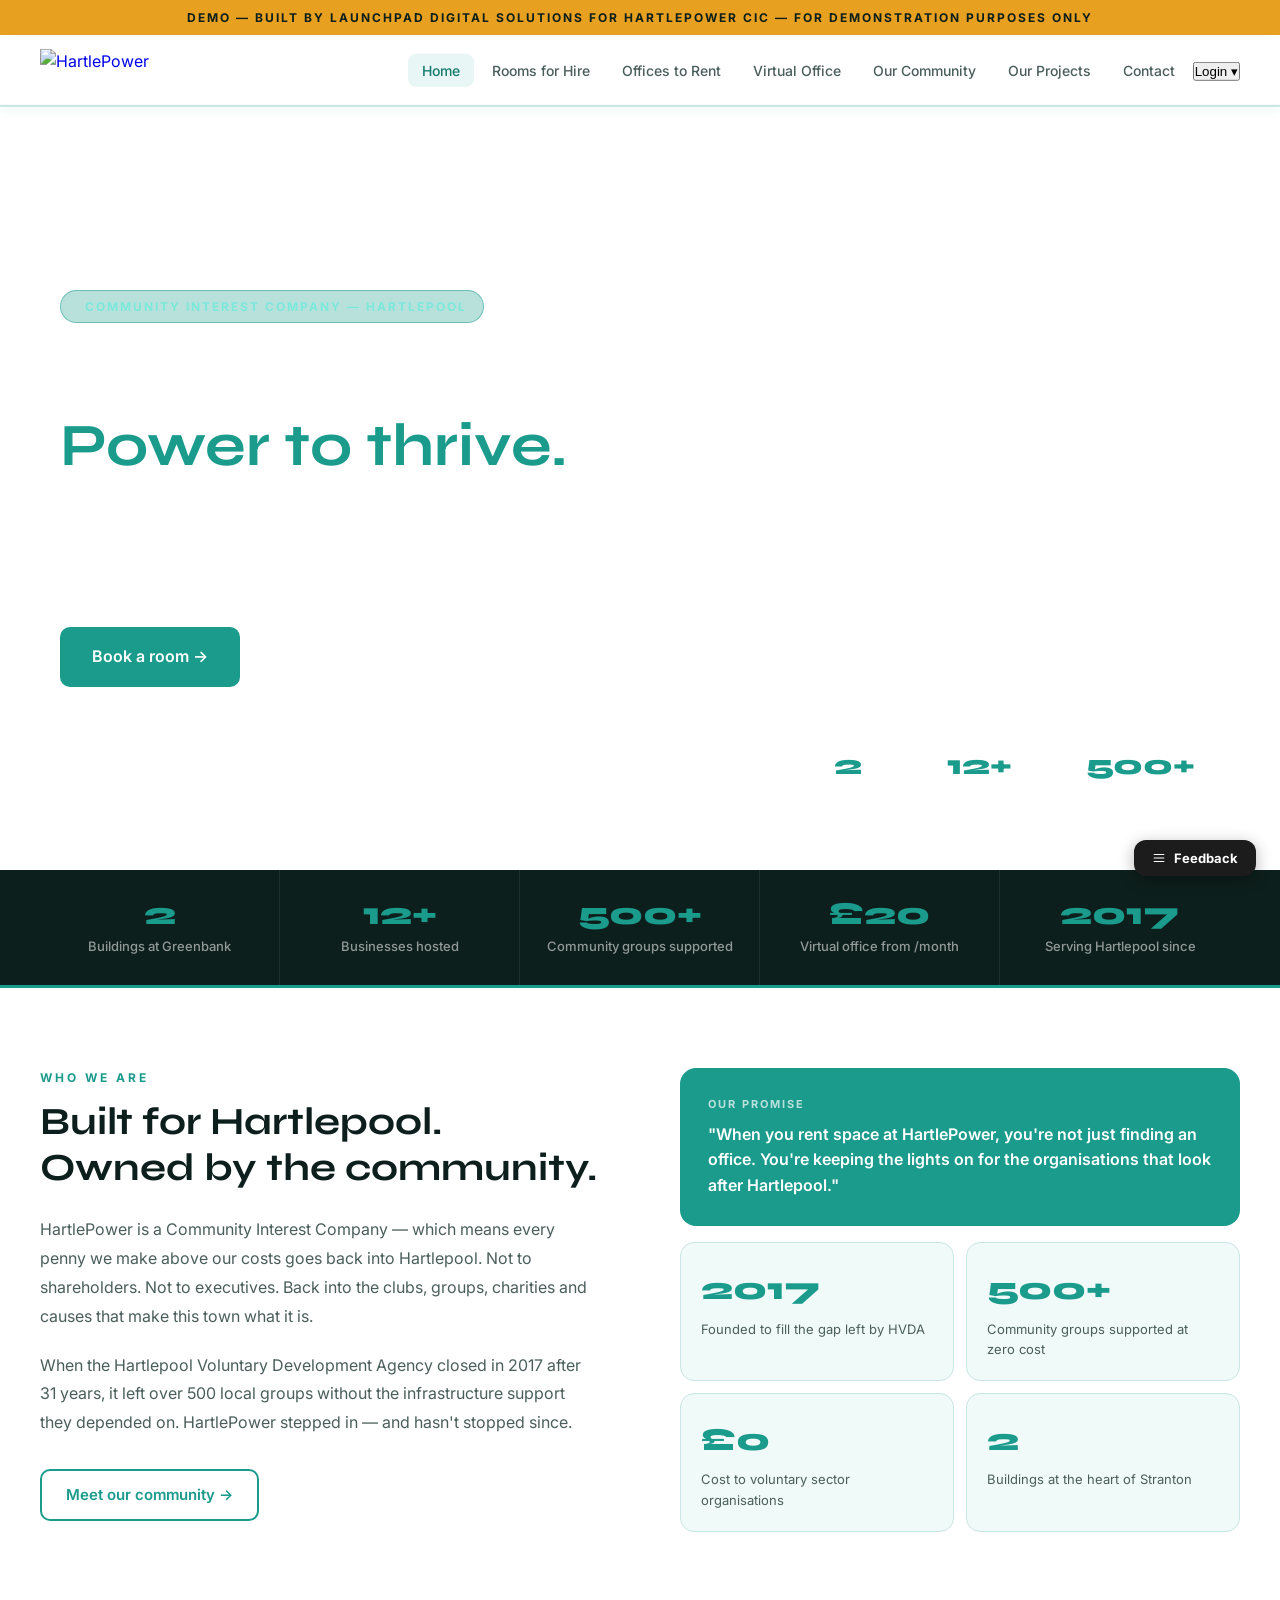
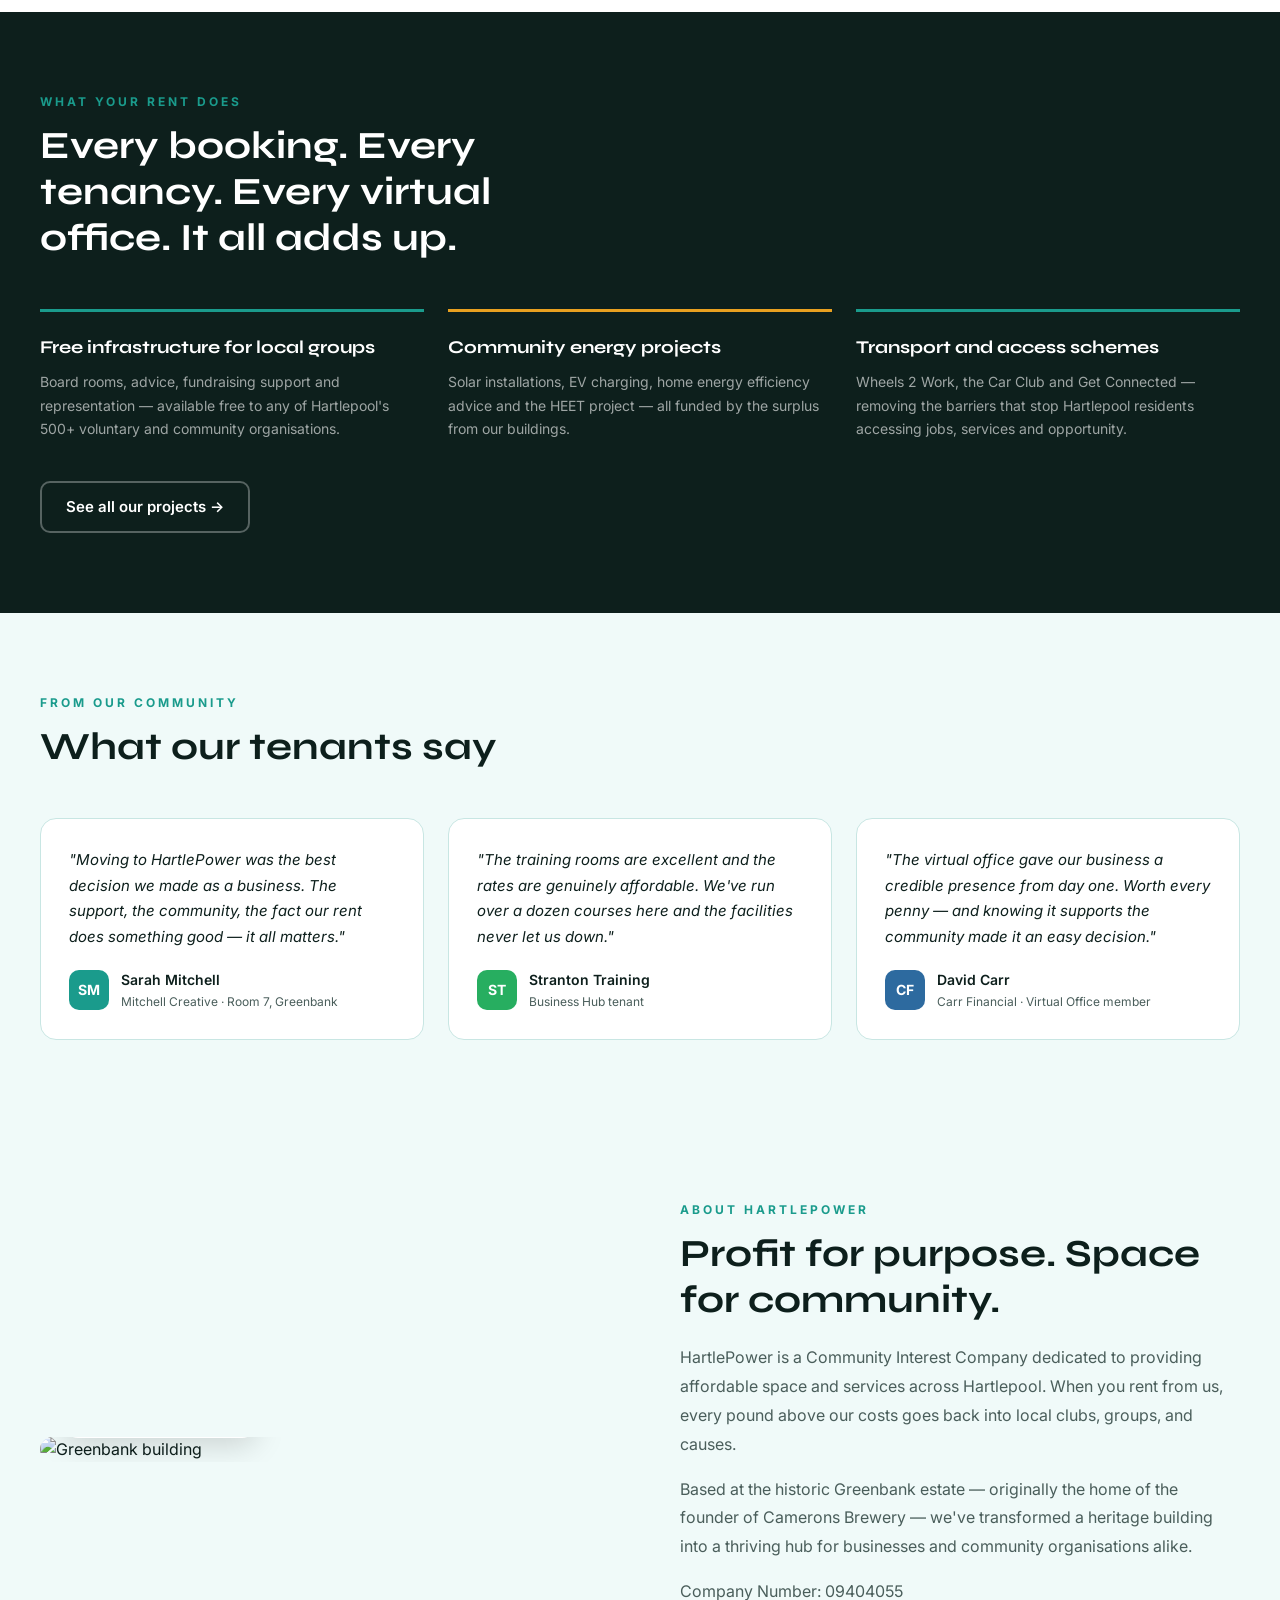
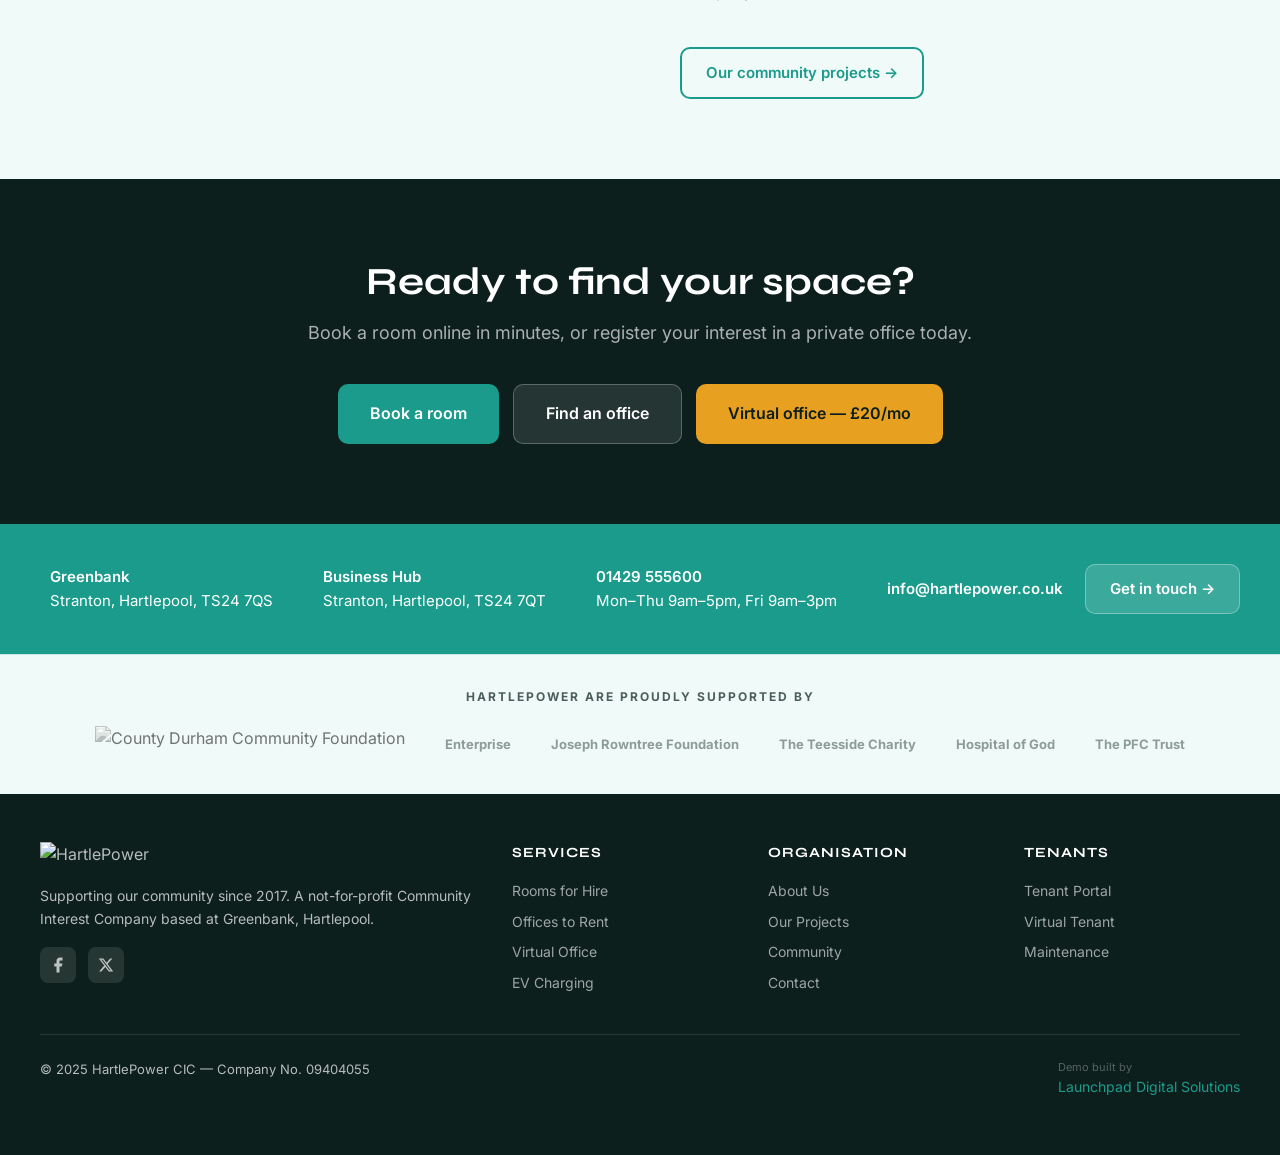
==== index.html @ 927e27d1 "Fix: admin sidebar navigation, mobile overflow, mail log badge update, pricing transparency" ====
<!DOCTYPE html>
<html lang="en">
<head>
  <meta charset="UTF-8">
  <meta name="viewport" content="width=device-width, initial-scale=1.0">
  <title>HartlePower — Supporting Our Community</title>
  <link rel="stylesheet" href="css/style.css">
  <style>
    .hero {
      position: relative;
      height: 85vh;
      min-height: 560px;
      display: flex;
      align-items: center;
      overflow: hidden;
    }

    .hero-bg {
      position: absolute;
      inset: 0;
      background-image: url('https://static.wixstatic.com/media/c7834b_b537a9cc573847acae73a54dbadb5a41~mv2.png/v1/fill/w_1366,h_768,fp_0.50_0.50,q_85,enc_auto/c7834b_b537a9cc573847acae73a54dbadb5a41~mv2.png');
      background-size: cover;
      background-position: center top;
      filter: brightness(0.45);
    }

    .hero-content {
      position: relative;
      z-index: 2;
      padding: 0 60px;
      max-width: 720px;
    }

    .hero-eyebrow {
      display: inline-flex;
      align-items: center;
      gap: 8px;
      background: rgba(26,155,140,0.3);
      border: 1px solid rgba(26,155,140,0.5);
      color: #7BE8DA;
      padding: 6px 16px;
      border-radius: 100px;
      font-size: 12px;
      font-weight: 700;
      letter-spacing: 2px;
      text-transform: uppercase;
      margin-bottom: 24px;
    }

    .hero h1 { color: #fff; margin-bottom: 20px; }
    .hero h1 span { color: var(--teal); }

    .hero p {
      color: rgba(255,255,255,0.8);
      font-size: 18px;
      line-height: 1.7;
      margin-bottom: 36px;
      max-width: 560px;
    }

    .hero-btns { display: flex; gap: 14px; flex-wrap: wrap; }

    .hero-stats {
      position: absolute;
      bottom: 40px;
      right: 60px;
      display: flex;
      gap: 24px;
      z-index: 2;
    }

    .hero-stat {
      background: rgba(255,255,255,0.1);
      border: 1px solid rgba(255,255,255,0.2);
      backdrop-filter: blur(10px);
      border-radius: 14px;
      padding: 16px 24px;
      text-align: center;
      color: var(--white);
    }

    .hero-stat strong {
      font-family: 'Syne', sans-serif;
      font-size: 28px;
      font-weight: 800;
      display: block;
      color: var(--teal);
    }

    .hero-stat span { font-size: 12px; opacity: 0.7; }

    /* Stats strip */
    .stats-strip {
      background: var(--dark);
      padding: 0;
      border-bottom: 3px solid var(--teal);
    }

    .stats-grid {
      display: grid;
      grid-template-columns: repeat(5, 1fr);
      max-width: 1200px;
      margin: 0 auto;
    }

    .stat-pill {
      padding: 28px 20px;
      text-align: center;
      border-right: 1px solid rgba(255,255,255,0.07);
      display: flex;
      flex-direction: column;
      align-items: center;
      gap: 4px;
    }

    .stat-pill:last-child { border-right: none; }
    .stat-pill strong { font-family: 'Syne', sans-serif; font-size: 32px; font-weight: 800; color: var(--teal); line-height: 1; }
    .stat-pill span { font-size: 13px; color: rgba(255,255,255,0.55); font-weight: 500; margin-top: 2px; }

    /* What we offer */
    .offer-card {
      background: var(--white);
      border: 1.5px solid var(--border);
      border-radius: 20px;
      padding: 32px;
      transition: all 0.2s;
      position: relative;
      overflow: hidden;
    }

    .offer-card::before {
      content: '';
      position: absolute;
      top: 0; left: 0; right: 0;
      height: 4px;
      background: var(--teal);
      transform: scaleX(0);
      transition: transform 0.2s;
    }

    .offer-card:hover::before { transform: scaleX(1); }
    .offer-card:hover { transform: translateY(-4px); box-shadow: 0 12px 40px rgba(26,155,140,0.12); }

    .offer-icon {
      width: 56px;
      height: 56px;
      background: var(--teal-light);
      border-radius: 14px;
      display: flex;
      align-items: center;
      justify-content: center;
      font-size: 24px;
      margin-bottom: 20px;
    }

    .offer-card h3 { margin-bottom: 10px; }
    .offer-card p { color: var(--mid); font-size: 14px; line-height: 1.7; margin-bottom: 20px; }

    .offer-price {
      font-family: 'Syne', sans-serif;
      font-weight: 800;
      color: var(--teal);
      font-size: 20px;
    }

    .offer-price span { font-family: 'Inter', sans-serif; font-size: 13px; font-weight: 400; color: var(--mid); }

    /* About section */
    .about-split {
      display: grid;
      grid-template-columns: 1fr 1fr;
      gap: 80px;
      align-items: center;
    }

    .about-img {
      border-radius: 20px;
      overflow: hidden;
      position: relative;
    }

    .about-img img { width: 100%; height: 480px; object-fit: cover; }

    .about-badge {
      position: absolute;
      bottom: 24px;
      left: 24px;
      background: var(--white);
      border-radius: 14px;
      padding: 16px 20px;
      box-shadow: 0 8px 30px rgba(0,0,0,0.15);
    }

    .about-badge strong { font-family: 'Syne', sans-serif; font-size: 28px; color: var(--teal); display: block; }
    .about-badge span { font-size: 13px; color: var(--mid); }

    .about-content h2 { margin-bottom: 20px; }
    .about-content p { color: var(--mid); font-size: 16px; line-height: 1.8; margin-bottom: 16px; }

    /* CTA banner */
    .cta-banner {
      background: var(--dark);
      padding: 80px 40px;
      text-align: center;
    }

    .cta-banner h2 { color: var(--white); margin-bottom: 14px; }
    .cta-banner p { color: rgba(255,255,255,0.65); font-size: 18px; margin-bottom: 36px; }
    .cta-banner .btn-group { display: flex; gap: 14px; justify-content: center; flex-wrap: wrap; }

    /* Contact strip */
    .contact-strip {
      background: var(--teal);
      padding: 40px;
    }

    .contact-strip-inner {
      max-width: 1200px;
      margin: 0 auto;
      display: flex;
      align-items: center;
      justify-content: space-between;
      flex-wrap: wrap;
      gap: 20px;
    }

    .contact-info { display: flex; gap: 40px; flex-wrap: wrap; }

    .contact-item {
      display: flex;
      align-items: center;
      gap: 10px;
      color: var(--white);
      font-size: 15px;
    }

    .contact-item strong { font-weight: 600; }
    .contact-item .ci-icon { font-size: 20px; opacity: 0.7; }
  
    /* Login dropdown */
    .login-dropdown { position: relative; }
    .login-dropdown-menu {
      display: none;
      position: absolute;
      top: calc(100% + 8px);
      right: 0;
      background: var(--white);
      border: 1.5px solid var(--border);
      border-radius: 12px;
      overflow: hidden;
      min-width: 180px;
      box-shadow: 0 8px 30px rgba(0,0,0,0.12);
      z-index: 1000;
    }
    .login-dropdown.open .login-dropdown-menu { display: block; }
    .login-dropdown-menu a {
      display: block;
      padding: 12px 18px;
      font-size: 14px;
      font-weight: 500;
      color: var(--dark);
      text-decoration: none;
      border-bottom: 1px solid var(--border);
      transition: all 0.15s;
    }
    .login-dropdown-menu a:last-child { border-bottom: none; }
    .login-dropdown-menu a:hover { background: var(--teal-light); color: var(--teal-dark); }
    .login-dropdown-menu .admin-link { color: var(--mid); font-size: 13px; }

  
    html, body { overflow-x: hidden; max-width: 100%; }
    @media (max-width: 768px) {
      .hero { min-height: 60vh !important; padding: 60px 16px 40px !important; overflow: hidden; }
      .hero-content { padding: 0 16px !important; max-width: 100% !important; }
      .hero-stats { position: static !important; flex-wrap: wrap !important; justify-content: center !important; margin-top: 20px; gap: 10px; width: 100%; }
      .hero-stat { padding: 10px 14px !important; min-width: 100px; flex: 1; }
      .hero p { font-size: 15px !important; }
      .hero-btns { flex-direction: column !important; gap: 10px !important; }
      .hero-btns .btn { width: 100%; justify-content: center; }
      .stats-grid { grid-template-columns: 1fr 1fr !important; }
      .about-grid { grid-template-columns: 1fr !important; }
      .offer-grid { grid-template-columns: 1fr !important; }
      .footer-grid { grid-template-columns: 1fr !important; gap: 20px !important; }
      .footer-bottom { flex-direction: column !important; text-align: center; }
      footer { padding: 40px 16px 0 !important; }
      .section { padding: 48px 16px !important; }
      .section-sm { padding: 32px 16px !important; }
    }
  </style>
</head>
<body>

<div class="demo-banner">
   DEMO — Built by Launchpad Digital Solutions for HartlePower CIC — For demonstration purposes only
</div>

<nav>
  <a href="index.html" class="nav-logo">
    <img src="https://static.wixstatic.com/media/4c82ce_98dcc161f99241cdb58a193f59f7f739~mv2.png/v1/crop/x_220,y_297,w_501,h_169/fill/w_255,h_86,al_c,q_85,usm_0.66_1.00_0.01,enc_avif,quality_auto/Untitled%20design%20(27).png" alt="HartlePower">
  </a>
  <ul class="nav-links">
    <li><a href="index.html" class="active">Home</a></li>
    <li><a href="rooms.html">Rooms for Hire</a></li>
    <li><a href="offices.html">Offices to Rent</a></li>
    <li><a href="virtual-office.html">Virtual Office</a></li>
    <li><a href="community.html">Our Community</a></li>
    <li><a href="projects.html">Our Projects</a></li>
    <li><a href="contact.html?from=rooms">Contact</a></li>
    <li class="login-dropdown" id="loginDropdown">
    <button class="login-dropdown-btn" onclick="event.stopPropagation();document.getElementById('loginDropdown').classList.toggle('open')">Login ▾</button>
    <div class="login-dropdown-menu">
      <a href="tenant.html">Tenant Portal</a>
      <a href="virtual-tenant.html">Virtual Office Portal</a>
      <a href="admin.html" class="staff-link">Staff Dashboard</a>
    </div>
  </li>
  </ul>
  <button class="nav-hamburger" id="navHamburger" aria-label="Menu">
    <span></span><span></span><span></span>
  </button>
</nav>

<!-- Hero -->
<section class="hero">
  <div class="hero-bg"></div>
  <div class="hero-content">
    <div class="hero-eyebrow">
      <span></span> Community Interest Company — Hartlepool
    </div>
    <h1>Space to grow.<br><span>Power to thrive.</span></h1>
    <p>HartlePower provides affordable rooms, offices, and community services from two buildings at the heart of Hartlepool — with profits going back to the community.</p>
    <div class="hero-btns">
      <a href="rooms.html" class="btn btn-primary btn-lg">Book a room →</a>
      <a href="offices.html" class="btn btn-lg" style="background:rgba(255,255,255,0.15);color:#fff;border:1.5px solid rgba(255,255,255,0.3);">Find an office</a>
    </div>
  </div>
  <div class="hero-stats">
    <div class="hero-stat">
      <strong>2</strong>
      <span>Buildings</span>
    </div>
    <div class="hero-stat">
      <strong>12+</strong>
      <span>Businesses</span>
    </div>
    <div class="hero-stat">
      <strong>500+</strong>
      <span>Community groups</span>
    </div>
  </div>
</section>

<!-- Stats strip -->
<div class="stats-strip">
  <div class="stats-grid">
    <div class="stat-pill">
      <strong>2</strong>
      <span>Buildings at Greenbank</span>
    </div>
    <div class="stat-pill">
      <strong>12+</strong>
      <span>Businesses hosted</span>
    </div>
    <div class="stat-pill">
      <strong>500+</strong>
      <span>Community groups supported</span>
    </div>
    <div class="stat-pill">
      <strong>£20</strong>
      <span>Virtual office from /month</span>
    </div>
    <div class="stat-pill">
      <strong>2017</strong>
      <span>Serving Hartlepool since</span>
    </div>
  </div>
</div>

<!-- Mission section -->
<section class="section" style="background:var(--white);">
  <div class="container">
    <div style="display:grid;grid-template-columns:1fr 1fr;gap:80px;align-items:start;">
      <div>
        <div class="section-label">Who we are</div>
        <h2 style="margin-bottom:24px;">Built for Hartlepool.<br>Owned by the community.</h2>
        <p style="font-size:16px;color:var(--mid);line-height:1.8;margin-bottom:20px;">HartlePower is a Community Interest Company — which means every penny we make above our costs goes back into Hartlepool. Not to shareholders. Not to executives. Back into the clubs, groups, charities and causes that make this town what it is.</p>
        <p style="font-size:16px;color:var(--mid);line-height:1.8;margin-bottom:32px;">When the Hartlepool Voluntary Development Agency closed in 2017 after 31 years, it left over 500 local groups without the infrastructure support they depended on. HartlePower stepped in — and hasn't stopped since.</p>
        <a href="community.html" class="btn btn-outline">Meet our community →</a>
      </div>
      <div style="display:flex;flex-direction:column;gap:16px;">
        <div style="background:var(--teal);border-radius:16px;padding:28px;color:var(--white);">
          <div style="font-size:11px;font-weight:700;letter-spacing:2px;opacity:0.7;text-transform:uppercase;margin-bottom:8px;">Our promise</div>
          <p style="font-size:16px;font-weight:600;line-height:1.6;margin:0;">"When you rent space at HartlePower, you're not just finding an office. You're keeping the lights on for the organisations that look after Hartlepool."</p>
        </div>
        <div style="display:grid;grid-template-columns:1fr 1fr;gap:12px;">
          <div style="background:var(--light);border-radius:14px;padding:20px;border:1px solid var(--border);">
            <div style="font-family:'Syne',sans-serif;font-size:32px;font-weight:800;color:var(--teal);">2017</div>
            <div style="font-size:13px;color:var(--mid);margin-top:4px;">Founded to fill the gap left by HVDA</div>
          </div>
          <div style="background:var(--light);border-radius:14px;padding:20px;border:1px solid var(--border);">
            <div style="font-family:'Syne',sans-serif;font-size:32px;font-weight:800;color:var(--teal);">500+</div>
            <div style="font-size:13px;color:var(--mid);margin-top:4px;">Community groups supported at zero cost</div>
          </div>
          <div style="background:var(--light);border-radius:14px;padding:20px;border:1px solid var(--border);">
            <div style="font-family:'Syne',sans-serif;font-size:32px;font-weight:800;color:var(--teal);">£0</div>
            <div style="font-size:13px;color:var(--mid);margin-top:4px;">Cost to voluntary sector organisations</div>
          </div>
          <div style="background:var(--light);border-radius:14px;padding:20px;border:1px solid var(--border);">
            <div style="font-family:'Syne',sans-serif;font-size:32px;font-weight:800;color:var(--teal);">2</div>
            <div style="font-size:13px;color:var(--mid);margin-top:4px;">Buildings at the heart of Stranton</div>
          </div>
        </div>
      </div>
    </div>
  </div>
</section>

<!-- What happens when you rent here -->
<section class="section" style="background:var(--dark);padding:80px 40px;">
  <div class="container">
    <div class="section-label" style="color:var(--teal);">What your rent does</div>
    <h2 style="color:var(--white);margin-bottom:48px;max-width:540px;">Every booking. Every tenancy. Every virtual office. It all adds up.</h2>
    <div style="display:grid;grid-template-columns:repeat(3,1fr);gap:24px;">
      <div style="border-top:3px solid var(--teal);padding-top:24px;">
        <h3 style="color:var(--white);font-size:18px;margin-bottom:10px;">Free infrastructure for local groups</h3>
        <p style="color:rgba(255,255,255,0.6);font-size:14px;line-height:1.7;">Board rooms, advice, fundraising support and representation — available free to any of Hartlepool's 500+ voluntary and community organisations.</p>
      </div>
      <div style="border-top:3px solid var(--gold);padding-top:24px;">
        <h3 style="color:var(--white);font-size:18px;margin-bottom:10px;">Community energy projects</h3>
        <p style="color:rgba(255,255,255,0.6);font-size:14px;line-height:1.7;">Solar installations, EV charging, home energy efficiency advice and the HEET project — all funded by the surplus from our buildings.</p>
      </div>
      <div style="border-top:3px solid var(--teal);padding-top:24px;">
        <h3 style="color:var(--white);font-size:18px;margin-bottom:10px;">Transport and access schemes</h3>
        <p style="color:rgba(255,255,255,0.6);font-size:14px;line-height:1.7;">Wheels 2 Work, the Car Club and Get Connected — removing the barriers that stop Hartlepool residents accessing jobs, services and opportunity.</p>
      </div>
    </div>
    <div style="margin-top:40px;">
      <a href="projects.html" class="btn btn-outline" style="color:var(--white);border-color:rgba(255,255,255,0.3);">See all our projects →</a>
    </div>
  </div>
</section>

<!-- Tenant voices -->
<section class="section" style="background:var(--light);">
  <div class="container">
    <div class="section-label">From our community</div>
    <h2 style="margin-bottom:48px;">What our tenants say</h2>
    <div style="display:grid;grid-template-columns:repeat(3,1fr);gap:24px;">
      <div style="background:var(--white);border-radius:16px;padding:28px;border:1px solid var(--border);">
        <p style="font-size:15px;color:var(--dark);line-height:1.7;margin-bottom:20px;font-style:italic;">"Moving to HartlePower was the best decision we made as a business. The support, the community, the fact our rent does something good — it all matters."</p>
        <div style="display:flex;align-items:center;gap:12px;">
          <div style="width:40px;height:40px;border-radius:10px;background:var(--teal);display:flex;align-items:center;justify-content:center;color:white;font-weight:700;font-size:14px;">SM</div>
          <div>
            <div style="font-size:14px;font-weight:600;">Sarah Mitchell</div>
            <div style="font-size:12px;color:var(--mid);">Mitchell Creative · Room 7, Greenbank</div>
          </div>
        </div>
      </div>
      <div style="background:var(--white);border-radius:16px;padding:28px;border:1px solid var(--border);">
        <p style="font-size:15px;color:var(--dark);line-height:1.7;margin-bottom:20px;font-style:italic;">"The training rooms are excellent and the rates are genuinely affordable. We've run over a dozen courses here and the facilities never let us down."</p>
        <div style="display:flex;align-items:center;gap:12px;">
          <div style="width:40px;height:40px;border-radius:10px;background:#27AE60;display:flex;align-items:center;justify-content:center;color:white;font-weight:700;font-size:14px;">ST</div>
          <div>
            <div style="font-size:14px;font-weight:600;">Stranton Training</div>
            <div style="font-size:12px;color:var(--mid);">Business Hub tenant</div>
          </div>
        </div>
      </div>
      <div style="background:var(--white);border-radius:16px;padding:28px;border:1px solid var(--border);">
        <p style="font-size:15px;color:var(--dark);line-height:1.7;margin-bottom:20px;font-style:italic;">"The virtual office gave our business a credible presence from day one. Worth every penny — and knowing it supports the community made it an easy decision."</p>
        <div style="display:flex;align-items:center;gap:12px;">
          <div style="width:40px;height:40px;border-radius:10px;background:#2D6A9F;display:flex;align-items:center;justify-content:center;color:white;font-weight:700;font-size:14px;">CF</div>
          <div>
            <div style="font-size:14px;font-weight:600;">David Carr</div>
            <div style="font-size:12px;color:var(--mid);">Carr Financial · Virtual Office member</div>
          </div>
        </div>
      </div>
    </div>
  </div>
</section>

<!-- About -->
<section class="section" style="background:var(--light);">
  <div class="container">
    <div class="about-split">
      <div class="about-img">
        <img src="https://static.wixstatic.com/media/c7834b_b537a9cc573847acae73a54dbadb5a41~mv2.png/v1/fill/w_740,h_495,fp_0.50_0.50,q_85,enc_auto/c7834b_b537a9cc573847acae73a54dbadb5a41~mv2.png" alt="Greenbank building">
        <div class="about-badge">
          <strong>2017</strong>
          <span>Serving Hartlepool since</span>
        </div>
      </div>
      <div class="about-content">
        <div class="section-label">About HartlePower</div>
        <h2>Profit for purpose. Space for community.</h2>
        <p>HartlePower is a Community Interest Company dedicated to providing affordable space and services across Hartlepool. When you rent from us, every pound above our costs goes back into local clubs, groups, and causes.</p>
        <p>Based at the historic Greenbank estate — originally the home of the founder of Camerons Brewery — we've transformed a heritage building into a thriving hub for businesses and community organisations alike.</p>
        <p>Company Number: 09404055</p>
        <br>
        <a href="projects.html" class="btn btn-outline">Our community projects →</a>
      </div>
    </div>
  </div>
</section>

<!-- CTA -->
<div class="cta-banner">
  <div class="container">
    <h2>Ready to find your space?</h2>
    <p>Book a room online in minutes, or register your interest in a private office today.</p>
    <div class="btn-group">
      <a href="rooms.html" class="btn btn-primary btn-lg">Book a room</a>
      <a href="offices.html" class="btn btn-lg" style="background:rgba(255,255,255,0.1);color:#fff;border:1.5px solid rgba(255,255,255,0.25);">Find an office</a>
      <a href="virtual-office.html" class="btn btn-lg" style="background:var(--gold);color:var(--dark);">Virtual office — £20/mo</a>
    </div>
  </div>
</div>

<!-- Contact strip -->
<div class="contact-strip">
  <div class="contact-strip-inner">
    <div class="contact-info">
      <div class="contact-item">
        <span class="ci-icon"></span>
        <div>
          <strong>Greenbank</strong><br>
          Stranton, Hartlepool, TS24 7QS
        </div>
      </div>
      <div class="contact-item">
        <span class="ci-icon"></span>
        <div>
          <strong>Business Hub</strong><br>
          Stranton, Hartlepool, TS24 7QT
        </div>
      </div>
      <div class="contact-item">
        <span class="ci-icon"></span>
        <div>
          <strong>01429 555600</strong><br>
          Mon–Thu 9am–5pm, Fri 9am–3pm
        </div>
      </div>
      <div class="contact-item">
        <span class="ci-icon"></span>
        <div>
          <strong>info@hartlepower.co.uk</strong>
        </div>
      </div>
    </div>
    <a href="contact.html?from=rooms" class="btn" style="background:rgba(255,255,255,0.15);color:#fff;border:1.5px solid rgba(255,255,255,0.3);">Get in touch →</a>
  </div>
</div>

<!-- Supporters -->
<div class="supporters">
  <div class="supporters-inner">
    <p>HartlePower are proudly supported by</p>
    <div class="supporters-logos">
      <img src="https://static.wixstatic.com/media/c7834b_a3cae1780340491fa3ef99efcd1c79f7~mv2.png/v1/fill/w_224,h_298,q_90,enc_avif,quality_auto/c7834b_a3cae1780340491fa3ef99efcd1c79f7~mv2.png" alt="County Durham Community Foundation" class="supporter-logo">
      <span style="font-size:13px;font-weight:700;color:var(--mid);opacity:0.6;">Enterprise</span>
      <span style="font-size:13px;font-weight:700;color:var(--mid);opacity:0.6;">Joseph Rowntree Foundation</span>
      <span style="font-size:13px;font-weight:700;color:var(--mid);opacity:0.6;">The Teesside Charity</span>
      <span style="font-size:13px;font-weight:700;color:var(--mid);opacity:0.6;">Hospital of God</span>
      <span style="font-size:13px;font-weight:700;color:var(--mid);opacity:0.6;">The PFC Trust</span>
    </div>
  </div>
</div>

<!-- Footer -->
<footer>
  <div class="footer-grid">
    <div>
      <img src="https://static.wixstatic.com/media/4c82ce_98dcc161f99241cdb58a193f59f7f739~mv2.png/v1/crop/x_220,y_297,w_501,h_169/fill/w_255,h_86,al_c,q_85,usm_0.66_1.00_0.01,enc_avif,quality_auto/Untitled%20design%20(27).png" alt="HartlePower" style="height:40px;margin-bottom:16px;">
      <p style="font-size:14px;line-height:1.7;">Supporting our community since 2017. A not-for-profit Community Interest Company based at Greenbank, Hartlepool.</p>
      <div style="display:flex;gap:12px;margin-top:16px;">
        <a href="https://www.facebook.com/hartlepower/" target="_blank" title="Facebook"
           style="display:flex;align-items:center;justify-content:center;width:36px;height:36px;background:rgba(255,255,255,0.1);border-radius:8px;color:rgba(255,255,255,0.7);transition:all 0.2s;"
           onmouseover="this.style.background='#1877F2';this.style.color='#fff'" onmouseout="this.style.background='rgba(255,255,255,0.1)';this.style.color='rgba(255,255,255,0.7)'">
          <svg width="18" height="18" viewBox="0 0 24 24" fill="currentColor"><path d="M18 2h-3a5 5 0 0 0-5 5v3H7v4h3v8h4v-8h3l1-4h-4V7a1 1 0 0 1 1-1h3z"/></svg>
        </a>
        <a href="https://x.com/hartlepower_cic" target="_blank" title="X (Twitter)"
           style="display:flex;align-items:center;justify-content:center;width:36px;height:36px;background:rgba(255,255,255,0.1);border-radius:8px;color:rgba(255,255,255,0.7);transition:all 0.2s;"
           onmouseover="this.style.background='#000';this.style.color='#fff'" onmouseout="this.style.background='rgba(255,255,255,0.1)';this.style.color='rgba(255,255,255,0.7)'">
          <svg width="16" height="16" viewBox="0 0 24 24" fill="currentColor"><path d="M18.244 2.25h3.308l-7.227 8.26 8.502 11.24H16.17l-5.214-6.817L4.99 21.75H1.68l7.73-8.835L1.254 2.25H8.08l4.713 6.231zm-1.161 17.52h1.833L7.084 4.126H5.117z"/></svg>
        </a>
      </div>
    </div>
    <div>
      <h4>Services</h4>
      <a href="rooms.html">Rooms for Hire</a>
      <a href="offices.html">Offices to Rent</a>
      <a href="virtual-office.html">Virtual Office</a>
      <a href="#">EV Charging</a>
    </div>
    <div>
      <h4>Organisation</h4>
      <a href="#">About Us</a>
      <a href="projects.html">Our Projects</a>
      <a href="#">Community</a>
      <a href="contact.html?from=rooms">Contact</a>
    </div>
    <div>
      <h4>Tenants</h4>
      <a href="tenant.html">Tenant Portal</a>
      <a href="virtual-tenant.html">Virtual Tenant</a>
      <a href="#">Maintenance</a>
    </div>
  </div>
  <div class="footer-bottom">
    <span>© 2025 HartlePower CIC — Company No. 09404055</span>
    <span style="color:rgba(255,255,255,0.3);font-size:11px;">Demo built by <a href="https://launchpadme.co.uk" style="color:var(--teal);">Launchpad Digital Solutions</a></span>
  </div>
</footer>


<script>
  document.addEventListener('click', function(e) {
    const dd = document.getElementById('loginDropdown');
    if (dd && !dd.contains(e.target)) dd.classList.remove('open');
  });
</script>

<script src="js/bug-report.js"></script>
</body>
</html>
---- css/style.css ----
@import url('https://fonts.googleapis.com/css2?family=Inter:wght@300;400;500;600;700;800&family=Syne:wght@700;800&display=swap');

:root {
  --teal: #1A9B8C;
  --teal-dark: #137A6E;
  --teal-light: #E8F7F5;
  --gold: #E8A020;
  --dark: #0D1F1C;
  --mid: #4A5E5B;
  --light: #F0FAF9;
  --border: #C8E6E3;
  --white: #FFFFFF;
  --danger: #E05252;
  --success: #2ECC71;
  --warning: #F39C12;
}

* { margin: 0; padding: 0; box-sizing: border-box; }

body {
  font-family: 'Inter', sans-serif;
  color: var(--dark);
  background: var(--white);
  line-height: 1.6;
}

/* Demo banner */
.demo-banner {
  background: var(--gold);
  color: var(--dark);
  text-align: center;
  padding: 8px 20px;
  font-size: 12px;
  font-weight: 700;
  letter-spacing: 2px;
  text-transform: uppercase;
  position: sticky;
  top: 0;
  z-index: 1000;
}

/* Nav */
nav {
  background: var(--white);
  border-bottom: 2px solid var(--border);
  padding: 0 40px;
  display: flex;
  align-items: center;
  justify-content: space-between;
  height: 70px;
  position: sticky;
  top: 37px;
  z-index: 999;
  box-shadow: 0 2px 12px rgba(26,155,140,0.08);
}

.nav-logo {
  display: flex;
  align-items: center;
  gap: 12px;
  text-decoration: none;
}

.nav-logo img { height: 44px; }

.nav-links {
  display: flex;
  gap: 4px;
  list-style: none;
}

.nav-links a {
  text-decoration: none;
  color: var(--mid);
  font-size: 14px;
  font-weight: 500;
  padding: 8px 14px;
  border-radius: 8px;
  transition: all 0.2s;
}

.nav-links a:hover, .nav-links a.active {
  background: var(--teal-light);
  color: var(--teal-dark);
}

.nav-cta {
  background: var(--teal) !important;
  color: var(--white) !important;
  border-radius: 8px !important;
}

.nav-cta:hover {
  background: var(--teal-dark) !important;
  color: var(--white) !important;
}

/* Buttons */
.btn {
  display: inline-flex;
  align-items: center;
  gap: 8px;
  padding: 12px 24px;
  border-radius: 10px;
  font-size: 15px;
  font-weight: 600;
  cursor: pointer;
  border: none;
  transition: all 0.2s;
  text-decoration: none;
  font-family: 'Inter', sans-serif;
}

.btn-primary {
  background: var(--teal);
  color: var(--white);
}

.btn-primary:hover { background: var(--teal-dark); transform: translateY(-1px); }

.btn-outline {
  background: transparent;
  color: var(--teal);
  border: 2px solid var(--teal);
}

.btn-outline:hover { background: var(--teal-light); }

.btn-gold {
  background: var(--gold);
  color: var(--dark);
}

.btn-gold:hover { background: #d4911c; }

.btn-sm { padding: 8px 16px; font-size: 13px; }
.btn-lg { padding: 16px 32px; font-size: 16px; }
.btn-full { width: 100%; justify-content: center; }

/* Cards */
.card {
  background: var(--white);
  border: 1px solid var(--border);
  border-radius: 16px;
  overflow: hidden;
  transition: all 0.2s;
}

.card:hover { box-shadow: 0 8px 30px rgba(26,155,140,0.12); transform: translateY(-2px); }

/* Section */
.section { padding: 80px 40px; }
.section-sm { padding: 48px 40px; }
.container { max-width: 1200px; margin: 0 auto; }

.section-label {
  font-size: 12px;
  font-weight: 700;
  letter-spacing: 3px;
  text-transform: uppercase;
  color: var(--teal);
  margin-bottom: 12px;
}

h1, h2, h3, h4 { font-family: 'Syne', sans-serif; }

h1 { font-size: clamp(36px, 5vw, 60px); line-height: 1.1; }
h2 { font-size: clamp(28px, 3vw, 42px); line-height: 1.2; }
h3 { font-size: 22px; line-height: 1.3; }
h4 { font-size: 17px; }

/* Tags */
.tag {
  display: inline-flex;
  align-items: center;
  gap: 6px;
  padding: 4px 12px;
  border-radius: 100px;
  font-size: 12px;
  font-weight: 600;
}

.tag-teal { background: var(--teal-light); color: var(--teal-dark); }
.tag-gold { background: #FEF3D7; color: #B07D10; }
.tag-green { background: #E8F8EF; color: #1E8A4A; }
.tag-red { background: #FDEAEA; color: #C03030; }
.tag-grey { background: #F0F0F0; color: #666; }

/* Form elements */
.form-group { margin-bottom: 20px; }

label {
  display: block;
  font-size: 13px;
  font-weight: 600;
  color: var(--mid);
  margin-bottom: 6px;
  text-transform: uppercase;
  letter-spacing: 0.5px;
}

input, select, textarea {
  width: 100%;
  padding: 12px 16px;
  border: 1.5px solid var(--border);
  border-radius: 10px;
  font-size: 15px;
  font-family: 'Inter', sans-serif;
  color: var(--dark);
  background: var(--white);
  transition: border-color 0.2s;
  outline: none;
}

input:focus, select:focus, textarea:focus {
  border-color: var(--teal);
  box-shadow: 0 0 0 3px rgba(26,155,140,0.1);
}

textarea { resize: vertical; min-height: 100px; }

/* Grid helpers */
.grid-2 { display: grid; grid-template-columns: 1fr 1fr; gap: 24px; }
.grid-3 { display: grid; grid-template-columns: repeat(3, 1fr); gap: 24px; }
.grid-4 { display: grid; grid-template-columns: repeat(4, 1fr); gap: 20px; }

/* Stat block */
.stat-block {
  background: var(--teal-light);
  border-radius: 14px;
  padding: 24px;
  text-align: center;
}

.stat-block .stat-num {
  font-family: 'Syne', sans-serif;
  font-size: 36px;
  font-weight: 800;
  color: var(--teal-dark);
  display: block;
}

.stat-block .stat-label {
  font-size: 13px;
  color: var(--mid);
  font-weight: 500;
}

/* Alert */
.alert {
  padding: 14px 18px;
  border-radius: 10px;
  font-size: 14px;
  font-weight: 500;
  display: flex;
  align-items: center;
  gap: 10px;
  margin-bottom: 16px;
}

.alert-success { background: #E8F8EF; color: #1E8A4A; border: 1px solid #B2E4C8; }
.alert-warning { background: #FEF3D7; color: #B07D10; border: 1px solid #F5D78E; }
.alert-info { background: var(--teal-light); color: var(--teal-dark); border: 1px solid var(--border); }

/* Table */
.table-wrap { overflow-x: auto; border-radius: 12px; border: 1px solid var(--border); }

table { width: 100%; border-collapse: collapse; }

th {
  background: var(--teal);
  color: var(--white);
  padding: 12px 16px;
  text-align: left;
  font-size: 13px;
  font-weight: 600;
  letter-spacing: 0.5px;
}

td {
  padding: 12px 16px;
  font-size: 14px;
  border-bottom: 1px solid var(--border);
  color: var(--dark);
}

tr:last-child td { border-bottom: none; }
tr:nth-child(even) td { background: var(--light); }

/* Footer */
footer {
  background: var(--dark);
  color: rgba(255,255,255,0.7);
  padding: 48px 40px;
}

.footer-grid {
  max-width: 1200px;
  margin: 0 auto;
  display: grid;
  grid-template-columns: 2fr 1fr 1fr 1fr;
  gap: 40px;
}

footer h4 { color: var(--white); margin-bottom: 16px; font-size: 14px; letter-spacing: 1px; text-transform: uppercase; }

footer a { color: rgba(255,255,255,0.6); text-decoration: none; display: block; font-size: 14px; margin-bottom: 8px; }
footer a:hover { color: var(--teal); }

.footer-bottom {
  max-width: 1200px;
  margin: 32px auto 0;
  padding-top: 24px;
  border-top: 1px solid rgba(255,255,255,0.1);
  display: flex;
  justify-content: space-between;
  font-size: 13px;
}

/* Supporters bar */
.supporters {
  background: var(--light);
  padding: 32px 40px;
  border-top: 1px solid var(--border);
}

.supporters-inner {
  max-width: 1200px;
  margin: 0 auto;
}

.supporters p {
  font-size: 12px;
  font-weight: 700;
  letter-spacing: 2px;
  text-transform: uppercase;
  color: var(--mid);
  margin-bottom: 20px;
  text-align: center;
}

.supporters-logos {
  display: flex;
  align-items: center;
  justify-content: center;
  gap: 40px;
  flex-wrap: wrap;
}

.supporter-logo {
  height: 36px;
  opacity: 0.6;
  filter: grayscale(100%);
  transition: all 0.2s;
}

.supporter-logo:hover { opacity: 1; filter: grayscale(0%); }

/* Modal */
.modal-overlay {
  position: fixed;
  inset: 0;
  background: rgba(0,0,0,0.5);
  z-index: 2000;
  display: flex;
  align-items: center;
  justify-content: center;
  padding: 20px;
  opacity: 0;
  pointer-events: none;
  transition: opacity 0.2s;
}

.modal-overlay.open { opacity: 1; pointer-events: all; }

.modal {
  background: var(--white);
  border-radius: 20px;
  padding: 40px;
  max-width: 520px;
  width: 100%;
  max-height: 90vh;
  overflow-y: auto;
  transform: translateY(20px);
  transition: transform 0.2s;
}

.modal-overlay.open .modal { transform: translateY(0); }

/* Sidebar layout (admin/portal) */
.app-layout {
  display: flex;
  min-height: 100vh;
  padding-top: 37px;
}

.sidebar {
  width: 240px;
  background: var(--dark);
  padding: 24px 16px;
  position: fixed;
  top: 37px;
  left: 0;
  height: calc(100vh - 37px);
  overflow-y: auto;
  z-index: 100;
}

.sidebar-logo {
  padding: 8px 12px 24px;
  border-bottom: 1px solid rgba(255,255,255,0.1);
  margin-bottom: 16px;
}

.sidebar-logo img { height: 36px; }
.sidebar-logo .demo-tag { font-size: 10px; color: var(--gold); letter-spacing: 2px; font-weight: 700; display: block; margin-top: 4px; }

.sidebar-section-label {
  font-size: 10px;
  font-weight: 700;
  letter-spacing: 2px;
  text-transform: uppercase;
  color: rgba(255,255,255,0.3);
  padding: 8px 12px 4px;
  margin-top: 8px;
}

.sidebar a {
  display: flex;
  align-items: center;
  gap: 10px;
  padding: 10px 12px;
  border-radius: 8px;
  color: rgba(255,255,255,0.65);
  text-decoration: none;
  font-size: 14px;
  font-weight: 500;
  transition: all 0.15s;
  margin-bottom: 2px;
}

.sidebar a:hover { background: rgba(255,255,255,0.08); color: var(--white); }
.sidebar a.active { background: var(--teal); color: var(--white); }

.sidebar-icon { font-size: 16px; width: 20px; text-align: center; }

.main-content {
  margin-left: 240px;
  flex: 1;
  padding: 32px 40px;
  background: #F8FFFE;
  min-height: calc(100vh - 37px);
}

.page-header {
  margin-bottom: 32px;
  display: flex;
  align-items: center;
  justify-content: space-between;
}

.page-header h1 { font-size: 28px; }
.page-header p { color: var(--mid); font-size: 14px; margin-top: 4px; }

/* Room card */
.room-card {
  background: var(--white);
  border: 1.5px solid var(--border);
  border-radius: 16px;
  overflow: hidden;
  transition: all 0.2s;
}

.room-card:hover { box-shadow: 0 8px 30px rgba(26,155,140,0.15); transform: translateY(-3px); }

.room-card img {
  width: 100%;
  height: 200px;
  object-fit: cover;
}

.room-card-body { padding: 20px; }
.room-card-body h3 { margin-bottom: 6px; font-size: 18px; }

.room-meta {
  display: flex;
  gap: 12px;
  margin: 10px 0;
  flex-wrap: wrap;
}

.room-meta span {
  font-size: 13px;
  color: var(--mid);
  display: flex;
  align-items: center;
  gap: 4px;
}

.room-price {
  font-family: 'Syne', sans-serif;
  font-size: 24px;
  font-weight: 800;
  color: var(--teal);
}

.room-price span { font-size: 14px; font-weight: 400; color: var(--mid); font-family: 'Inter', sans-serif; }

/* Notification dot */
.notif-dot {
  display: inline-block;
  width: 8px;
  height: 8px;
  border-radius: 50%;
  background: var(--gold);
  margin-left: 6px;
}

/* Steps */
.steps {
  display: flex;
  gap: 0;
  margin-bottom: 32px;
}

.step {
  flex: 1;
  text-align: center;
  padding: 12px;
  font-size: 13px;
  font-weight: 600;
  color: var(--mid);
  border-bottom: 3px solid var(--border);
  transition: all 0.2s;
}

.step.active {
  color: var(--teal);
  border-bottom-color: var(--teal);
}

.step.done {
  color: var(--teal-dark);
  border-bottom-color: var(--teal-dark);
}

/* Amenity chips */
.amenities { display: flex; flex-wrap: wrap; gap: 6px; margin: 10px 0; }

.amenity {
  background: var(--teal-light);
  color: var(--teal-dark);
  padding: 3px 10px;
  border-radius: 100px;
  font-size: 12px;
  font-weight: 500;
}

/* Slot picker */
.slot-grid { display: grid; grid-template-columns: repeat(4, 1fr); gap: 8px; margin: 12px 0; }

.slot {
  padding: 8px;
  border: 1.5px solid var(--border);
  border-radius: 8px;
  text-align: center;
  font-size: 13px;
  font-weight: 500;
  cursor: pointer;
  transition: all 0.15s;
  background: var(--white);
}

.slot:hover { border-color: var(--teal); color: var(--teal); }
.slot.selected { background: var(--teal); color: var(--white); border-color: var(--teal); }
.slot.unavailable { background: #F5F5F5; color: #CCC; cursor: not-allowed; text-decoration: line-through; }

/* Checkbox room select */
.room-select-card {
  border: 1.5px solid var(--border);
  border-radius: 12px;
  overflow: hidden;
  cursor: pointer;
  transition: all 0.2s;
}

.room-select-card.selected { border-color: var(--teal); box-shadow: 0 0 0 3px rgba(26,155,140,0.15); }

/* Notification item */
.notif-item {
  display: flex;
  gap: 14px;
  padding: 14px 0;
  border-bottom: 1px solid var(--border);
  align-items: flex-start;
}

.notif-item:last-child { border-bottom: none; }

.notif-icon {
  width: 36px;
  height: 36px;
  border-radius: 10px;
  background: var(--teal-light);
  display: flex;
  align-items: center;
  justify-content: center;
  font-size: 16px;
  flex-shrink: 0;
}

.notif-content p { font-size: 14px; color: var(--dark); margin-bottom: 2px; }
.notif-content span { font-size: 12px; color: var(--mid); }

/* Community post */
.community-post {
  background: var(--white);
  border: 1px solid var(--border);
  border-radius: 14px;
  padding: 20px;
  margin-bottom: 16px;
}

.post-header { display: flex; align-items: center; gap: 12px; margin-bottom: 12px; }

.post-avatar {
  width: 40px;
  height: 40px;
  border-radius: 10px;
  background: var(--teal);
  display: flex;
  align-items: center;
  justify-content: center;
  color: var(--white);
  font-weight: 700;
  font-size: 16px;
  flex-shrink: 0;
}

.post-meta h4 { font-size: 15px; margin-bottom: 2px; }
.post-meta span { font-size: 12px; color: var(--mid); }
.post-body { font-size: 14px; color: var(--dark); line-height: 1.6; }
.post-actions { margin-top: 12px; display: flex; gap: 12px; }
.post-actions button { background: none; border: none; cursor: pointer; font-size: 13px; color: var(--mid); font-family: 'Inter', sans-serif; padding: 4px 8px; border-radius: 6px; transition: all 0.15s; }
.post-actions button:hover { background: var(--teal-light); color: var(--teal); }

/* Pinned */
.pinned-badge { font-size: 11px; font-weight: 700; color: var(--gold); letter-spacing: 1px; text-transform: uppercase; margin-left: auto; display: flex; align-items: center; gap: 4px; }

/* ─── RESPONSIVE ───────────────────────────────────── */

.nav-hamburger {
  display: none;
  background: none;
  border: none;
  cursor: pointer;
  padding: 8px;
  border-radius: 8px;
  color: var(--dark);
}
.nav-hamburger span {
  display: block;
  width: 22px;
  height: 2px;
  background: var(--dark);
  margin: 5px 0;
  transition: all 0.25s;
  border-radius: 2px;
}
.nav-hamburger.open span:nth-child(1) { transform: rotate(45deg) translate(5px, 5px); }
.nav-hamburger.open span:nth-child(2) { opacity: 0; }
.nav-hamburger.open span:nth-child(3) { transform: rotate(-45deg) translate(5px, -5px); }

.sidebar-toggle {
  display: none;
  position: fixed;
  bottom: 80px;
  left: 16px;
  z-index: 600;
  background: var(--teal);
  color: var(--white);
  border: none;
  border-radius: 50%;
  width: 48px;
  height: 48px;
  align-items: center;
  justify-content: center;
  font-size: 20px;
  cursor: pointer;
  box-shadow: 0 4px 16px rgba(26,155,140,0.4);
}
.sidebar-overlay {
  display: none;
  position: fixed;
  inset: 0;
  background: rgba(0,0,0,0.4);
  z-index: 499;
}
.sidebar-overlay.open { display: block; }

@media (max-width: 768px) {
  nav {
    padding: 0 16px;
    height: 60px;
    position: sticky;
    top: 0;
  }
  .demo-banner { font-size: 10px; padding: 6px 12px; }
  .nav-hamburger { display: block; }
  .nav-links {
    display: none;
    flex-direction: column;
    position: absolute;
    top: 60px;
    left: 0;
    right: 0;
    background: var(--white);
    border-top: 1px solid var(--border);
    border-bottom: 2px solid var(--border);
    padding: 12px 16px;
    gap: 4px;
    z-index: 998;
    box-shadow: 0 8px 24px rgba(0,0,0,0.1);
  }
  .nav-links.open { display: flex; }
  .nav-links li { width: 100%; }
  .nav-links a { display: block; padding: 10px 14px; font-size: 15px; }
  .login-dropdown { position: static; }
  .login-dropdown-menu { position: static; box-shadow: none; }

  .section { padding: 40px 16px; }
  .section-sm { padding: 28px 16px; }
  .grid-2 { grid-template-columns: 1fr; }
  .grid-3 { grid-template-columns: 1fr; }
  .grid-4 { grid-template-columns: 1fr 1fr; }

  footer { padding: 40px 16px 0; }
  .footer-grid { grid-template-columns: 1fr; gap: 24px; }
  .footer-bottom { flex-direction: column; gap: 8px; text-align: center; }

  .slot-grid { grid-template-columns: repeat(3, 1fr); }
  .modal { padding: 24px 18px; }
  .supporters { padding: 24px 16px; }
}

@media (max-width: 900px) {
  .sidebar {
    transform: translateX(-100%);
    transition: transform 0.25s ease;
    z-index: 500;
    top: 0;
    height: 100vh;
  }
  .sidebar.open { transform: translateX(0); }
  .main-content { margin-left: 0; padding: 20px 16px; }
  .page-header { flex-direction: column; align-items: flex-start; gap: 12px; }
  .sidebar-toggle { display: flex; }
}

@media (max-width: 480px) {
  h1 { font-size: 30px; }
  h2 { font-size: 22px; }
  .grid-4 { grid-template-columns: 1fr; }
  .slot-grid { grid-template-columns: repeat(2, 1fr); }
  .btn-lg { padding: 14px 22px; font-size: 15px; }
}
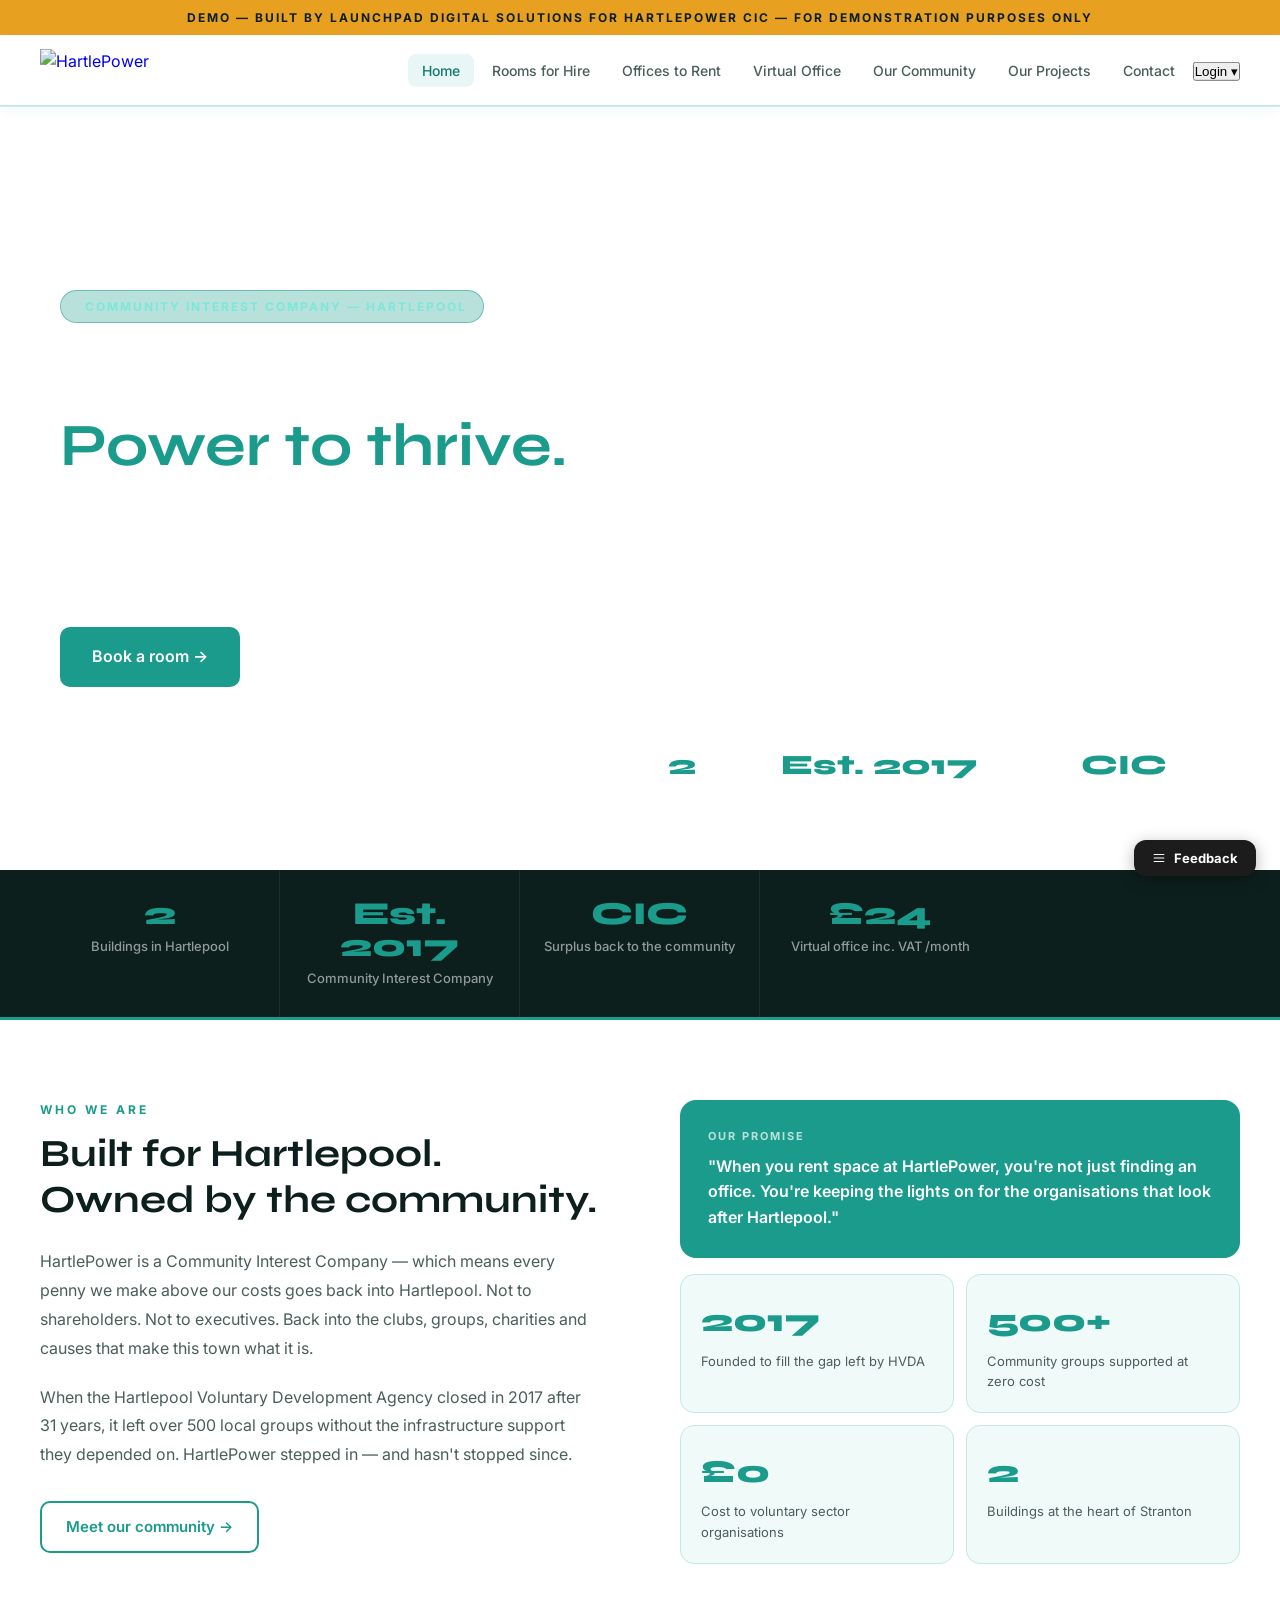
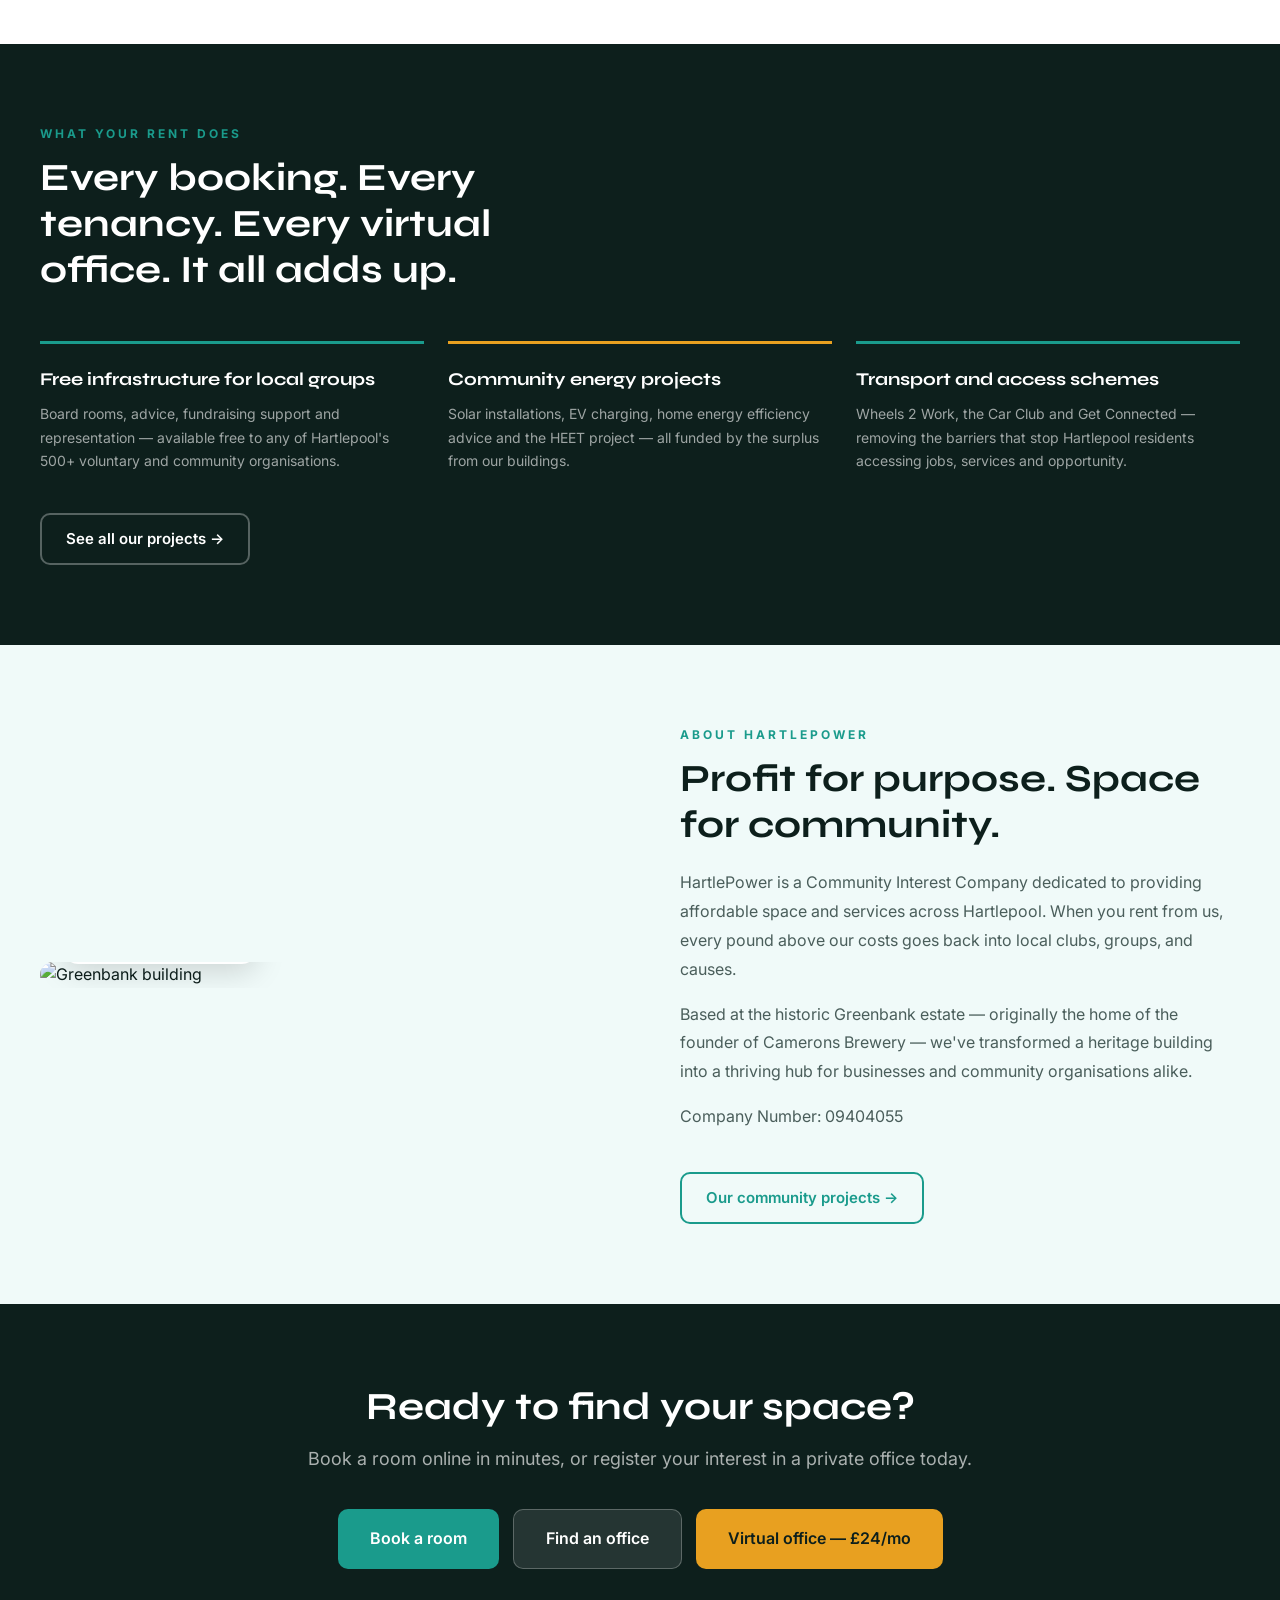
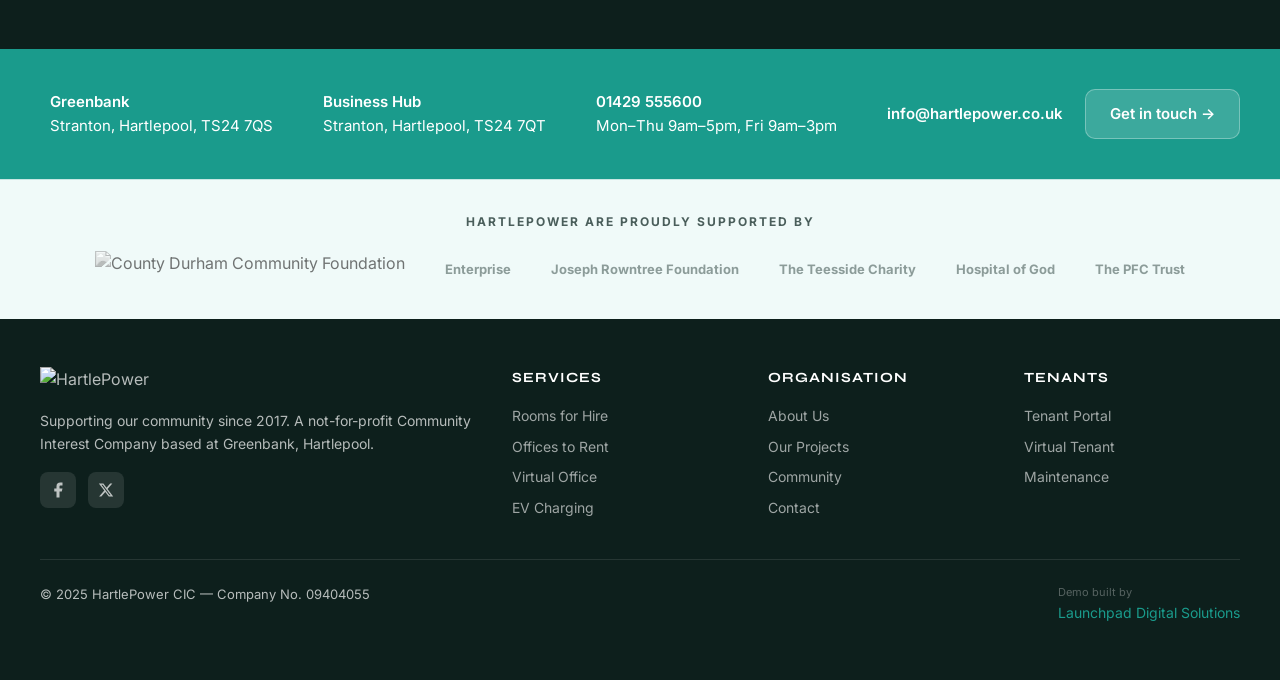
==== commit 7e62a4fb: "Strip fake stats/testimonials, full ground-up mobile rebuild" ====
--- a/index.html
+++ b/index.html
@@ -268,23 +268,173 @@
     .login-dropdown-menu .admin-link { color: var(--mid); font-size: 13px; }
 
   
+    /* ── BASE: prevent horizontal scroll on all screen sizes ── */
     html, body { overflow-x: hidden; max-width: 100%; }
+
+    /* ════════════════════════════════════════════════
+       MOBILE FIRST — full ground-up mobile experience
+       Desktop styles above are untouched
+    ════════════════════════════════════════════════ */
     @media (max-width: 768px) {
-      .hero { min-height: 60vh !important; padding: 60px 16px 40px !important; overflow: hidden; }
-      .hero-content { padding: 0 16px !important; max-width: 100% !important; }
-      .hero-stats { position: static !important; flex-wrap: wrap !important; justify-content: center !important; margin-top: 20px; gap: 10px; width: 100%; }
-      .hero-stat { padding: 10px 14px !important; min-width: 100px; flex: 1; }
-      .hero p { font-size: 15px !important; }
-      .hero-btns { flex-direction: column !important; gap: 10px !important; }
-      .hero-btns .btn { width: 100%; justify-content: center; }
-      .stats-grid { grid-template-columns: 1fr 1fr !important; }
-      .about-grid { grid-template-columns: 1fr !important; }
-      .offer-grid { grid-template-columns: 1fr !important; }
-      .footer-grid { grid-template-columns: 1fr !important; gap: 20px !important; }
-      .footer-bottom { flex-direction: column !important; text-align: center; }
-      footer { padding: 40px 16px 0 !important; }
-      .section { padding: 48px 16px !important; }
-      .section-sm { padding: 32px 16px !important; }
+
+      /* ── Nav ── */
+      nav {
+        padding: 0 16px !important;
+        height: 60px !important;
+        top: 0 !important;
+      }
+      .demo-banner { font-size: 10px !important; padding: 6px 12px !important; letter-spacing: 0 !important; }
+      .nav-logo img { height: 32px !important; }
+
+      /* ── Hero ── */
+      .hero {
+        height: auto !important;
+        min-height: 100svh !important;
+        padding: 80px 20px 32px !important;
+        display: flex !important;
+        flex-direction: column !important;
+        justify-content: center !important;
+        overflow: hidden !important;
+      }
+      .hero-content {
+        position: relative !important;
+        padding: 0 !important;
+        max-width: 100% !important;
+        z-index: 2;
+      }
+      .hero-eyebrow { font-size: 10px !important; padding: 5px 12px !important; margin-bottom: 16px !important; }
+      .hero h1 { font-size: 36px !important; line-height: 1.15 !important; margin-bottom: 14px !important; }
+      .hero p { font-size: 15px !important; line-height: 1.65 !important; margin-bottom: 24px !important; }
+      .hero-btns {
+        flex-direction: column !important;
+        gap: 10px !important;
+      }
+      .hero-btns .btn {
+        width: 100% !important;
+        justify-content: center !important;
+        padding: 14px 20px !important;
+        font-size: 15px !important;
+      }
+      .hero-stats {
+        position: static !important;
+        display: flex !important;
+        flex-wrap: wrap !important;
+        gap: 8px !important;
+        margin-top: 28px !important;
+        width: 100% !important;
+      }
+      .hero-stat {
+        flex: 1 1 calc(50% - 8px) !important;
+        min-width: 0 !important;
+        padding: 12px 14px !important;
+        text-align: center !important;
+      }
+      .hero-stat strong { font-size: 20px !important; display: block; }
+      .hero-stat span { font-size: 11px !important; }
+
+      /* ── Stats strip ── */
+      .stats-grid {
+        grid-template-columns: 1fr 1fr !important;
+        gap: 0 !important;
+      }
+      .stat-pill {
+        border-right: 1px solid rgba(255,255,255,0.1) !important;
+        border-bottom: 1px solid rgba(255,255,255,0.1) !important;
+        padding: 16px 12px !important;
+      }
+      .stat-pill strong { font-size: 22px !important; }
+      .stat-pill span { font-size: 11px !important; }
+
+      /* ── Sections ── */
+      .section { padding: 48px 20px !important; }
+      .section-sm { padding: 32px 20px !important; }
+      .container { padding: 0 !important; }
+
+      /* ── Grids → single column ── */
+      .grid-2, .grid-3, .grid-4,
+      .about-grid, .offer-grid,
+      [style*="grid-template-columns:repeat(3"] {
+        grid-template-columns: 1fr !important;
+        gap: 16px !important;
+      }
+      [style*="grid-template-columns:repeat(2"] {
+        grid-template-columns: 1fr !important;
+        gap: 16px !important;
+      }
+
+      /* ── About split ── */
+      .about-split { flex-direction: column !important; gap: 24px !important; }
+      .about-img { width: 100% !important; }
+      .about-img img { width: 100% !important; height: 220px !important; object-fit: cover !important; border-radius: 16px !important; }
+      .about-badge { bottom: 16px !important; right: 16px !important; }
+
+      /* ── Dark section ── */
+      [style*="background:var(--dark)"][style*="padding:80px 40px"] {
+        padding: 48px 20px !important;
+      }
+      [style*="background:var(--dark)"] [style*="grid-template-columns:repeat(4"] {
+        grid-template-columns: 1fr 1fr !important;
+        gap: 16px !important;
+      }
+
+      /* ── Cards ── */
+      .card { margin-bottom: 0; }
+      .room-card img { height: 180px !important; }
+
+      /* ── CTA banner ── */
+      .cta-banner { padding: 48px 20px !important; text-align: center; }
+      .cta-banner h2 { font-size: 26px !important; }
+      .btn-group {
+        flex-direction: column !important;
+        gap: 10px !important;
+        align-items: stretch !important;
+      }
+      .btn-group .btn {
+        width: 100% !important;
+        justify-content: center !important;
+      }
+
+      /* ── Contact strip ── */
+      .contact-strip, [class*="contact"] { padding: 32px 20px !important; }
+
+      /* ── Supporters ── */
+      .supporters { padding: 32px 20px !important; }
+      .supporters-grid { gap: 16px !important; }
+
+      /* ── Footer ── */
+      footer { padding: 40px 20px 0 !important; }
+      .footer-grid { grid-template-columns: 1fr !important; gap: 28px !important; }
+      .footer-bottom {
+        flex-direction: column !important;
+        gap: 8px !important;
+        text-align: center !important;
+        padding: 20px 0 !important;
+      }
+
+      /* ── Typography ── */
+      h1 { font-size: 34px !important; }
+      h2 { font-size: 24px !important; line-height: 1.25 !important; }
+      h3 { font-size: 18px !important; }
+
+      /* ── Inline grid overrides (elements using inline style) ── */
+      [style*="display:grid"], [style*="display: grid"] {
+        display: block !important;
+      }
+      [style*="display:grid"] > *, [style*="display: grid"] > * {
+        margin-bottom: 16px !important;
+      }
+      [style*="display:grid"] > *:last-child, [style*="display: grid"] > *:last-child {
+        margin-bottom: 0 !important;
+      }
+
+      /* Feedback button — keep accessible */
+      #feedbackMenu { bottom: 16px !important; right: 16px !important; }
+    }
+
+    /* Small phones */
+    @media (max-width: 380px) {
+      .hero h1 { font-size: 30px !important; }
+      .hero-stat { flex: 1 1 100% !important; }
     }
   </style>
 </head>
@@ -340,12 +490,12 @@
       <span>Buildings</span>
     </div>
     <div class="hero-stat">
-      <strong>12+</strong>
-      <span>Businesses</span>
+      <strong>Est. 2017</strong>
+      <span>Serving Hartlepool</span>
     </div>
     <div class="hero-stat">
-      <strong>500+</strong>
-      <span>Community groups</span>
+      <strong>CIC</strong>
+      <span>Profit back to community</span>
     </div>
   </div>
 </section>
@@ -355,23 +505,19 @@
   <div class="stats-grid">
     <div class="stat-pill">
       <strong>2</strong>
-      <span>Buildings at Greenbank</span>
+      <span>Buildings in Hartlepool</span>
     </div>
     <div class="stat-pill">
-      <strong>12+</strong>
-      <span>Businesses hosted</span>
+      <strong>Est. 2017</strong>
+      <span>Community Interest Company</span>
     </div>
     <div class="stat-pill">
-      <strong>500+</strong>
-      <span>Community groups supported</span>
+      <strong>CIC</strong>
+      <span>Surplus back to the community</span>
     </div>
     <div class="stat-pill">
-      <strong>£20</strong>
-      <span>Virtual office from /month</span>
-    </div>
-    <div class="stat-pill">
-      <strong>2017</strong>
-      <span>Serving Hartlepool since</span>
+      <strong>£24</strong>
+      <span>Virtual office inc. VAT /month</span>
     </div>
   </div>
 </div>
@@ -440,45 +586,7 @@
   </div>
 </section>
 
-<!-- Tenant voices -->
-<section class="section" style="background:var(--light);">
-  <div class="container">
-    <div class="section-label">From our community</div>
-    <h2 style="margin-bottom:48px;">What our tenants say</h2>
-    <div style="display:grid;grid-template-columns:repeat(3,1fr);gap:24px;">
-      <div style="background:var(--white);border-radius:16px;padding:28px;border:1px solid var(--border);">
-        <p style="font-size:15px;color:var(--dark);line-height:1.7;margin-bottom:20px;font-style:italic;">"Moving to HartlePower was the best decision we made as a business. The support, the community, the fact our rent does something good — it all matters."</p>
-        <div style="display:flex;align-items:center;gap:12px;">
-          <div style="width:40px;height:40px;border-radius:10px;background:var(--teal);display:flex;align-items:center;justify-content:center;color:white;font-weight:700;font-size:14px;">SM</div>
-          <div>
-            <div style="font-size:14px;font-weight:600;">Sarah Mitchell</div>
-            <div style="font-size:12px;color:var(--mid);">Mitchell Creative · Room 7, Greenbank</div>
-          </div>
-        </div>
-      </div>
-      <div style="background:var(--white);border-radius:16px;padding:28px;border:1px solid var(--border);">
-        <p style="font-size:15px;color:var(--dark);line-height:1.7;margin-bottom:20px;font-style:italic;">"The training rooms are excellent and the rates are genuinely affordable. We've run over a dozen courses here and the facilities never let us down."</p>
-        <div style="display:flex;align-items:center;gap:12px;">
-          <div style="width:40px;height:40px;border-radius:10px;background:#27AE60;display:flex;align-items:center;justify-content:center;color:white;font-weight:700;font-size:14px;">ST</div>
-          <div>
-            <div style="font-size:14px;font-weight:600;">Stranton Training</div>
-            <div style="font-size:12px;color:var(--mid);">Business Hub tenant</div>
-          </div>
-        </div>
-      </div>
-      <div style="background:var(--white);border-radius:16px;padding:28px;border:1px solid var(--border);">
-        <p style="font-size:15px;color:var(--dark);line-height:1.7;margin-bottom:20px;font-style:italic;">"The virtual office gave our business a credible presence from day one. Worth every penny — and knowing it supports the community made it an easy decision."</p>
-        <div style="display:flex;align-items:center;gap:12px;">
-          <div style="width:40px;height:40px;border-radius:10px;background:#2D6A9F;display:flex;align-items:center;justify-content:center;color:white;font-weight:700;font-size:14px;">CF</div>
-          <div>
-            <div style="font-size:14px;font-weight:600;">David Carr</div>
-            <div style="font-size:12px;color:var(--mid);">Carr Financial · Virtual Office member</div>
-          </div>
-        </div>
-      </div>
-    </div>
-  </div>
-</section>
+<!-- Tenant voices - placeholder for real testimonials -->
 
 <!-- About -->
 <section class="section" style="background:var(--light);">
@@ -512,7 +620,7 @@
     <div class="btn-group">
       <a href="rooms.html" class="btn btn-primary btn-lg">Book a room</a>
       <a href="offices.html" class="btn btn-lg" style="background:rgba(255,255,255,0.1);color:#fff;border:1.5px solid rgba(255,255,255,0.25);">Find an office</a>
-      <a href="virtual-office.html" class="btn btn-lg" style="background:var(--gold);color:var(--dark);">Virtual office — £20/mo</a>
+      <a href="virtual-office.html" class="btn btn-lg" style="background:var(--gold);color:var(--dark);">Virtual office — £24/mo</a>
     </div>
   </div>
 </div>
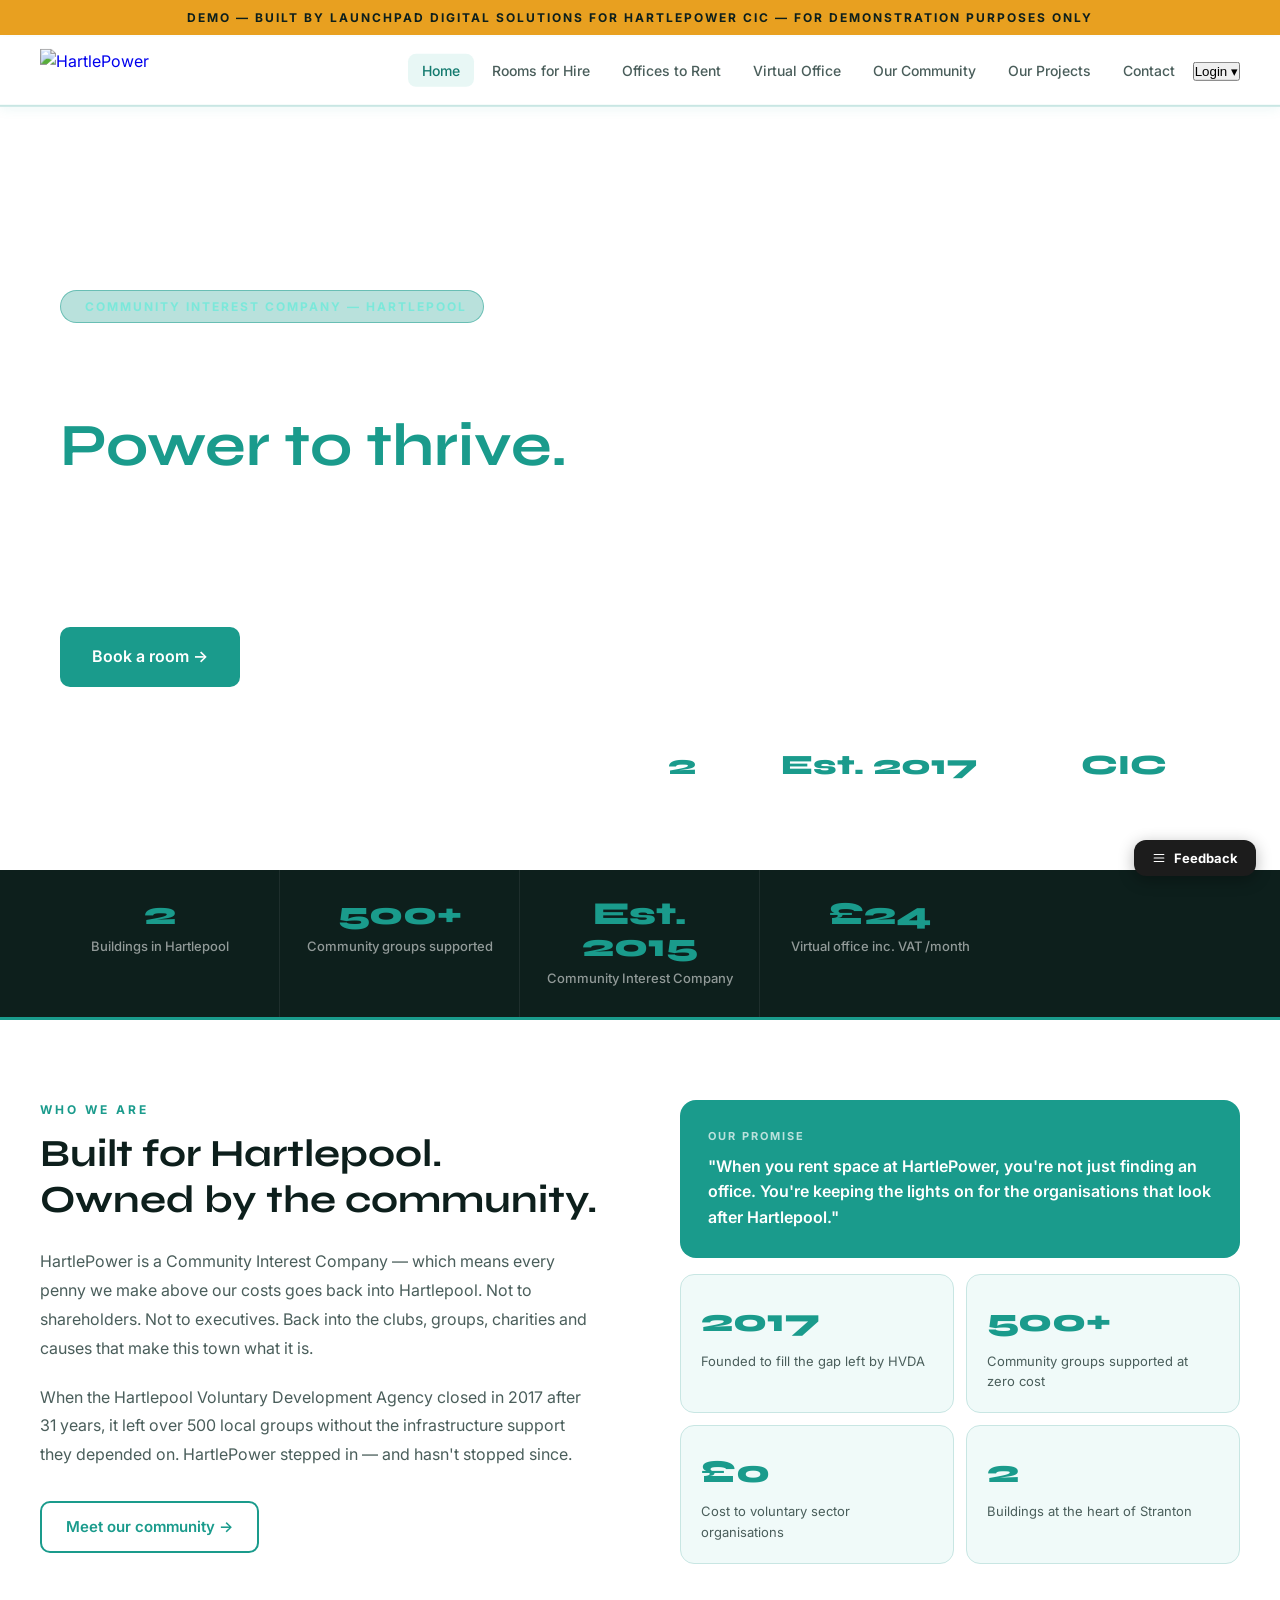
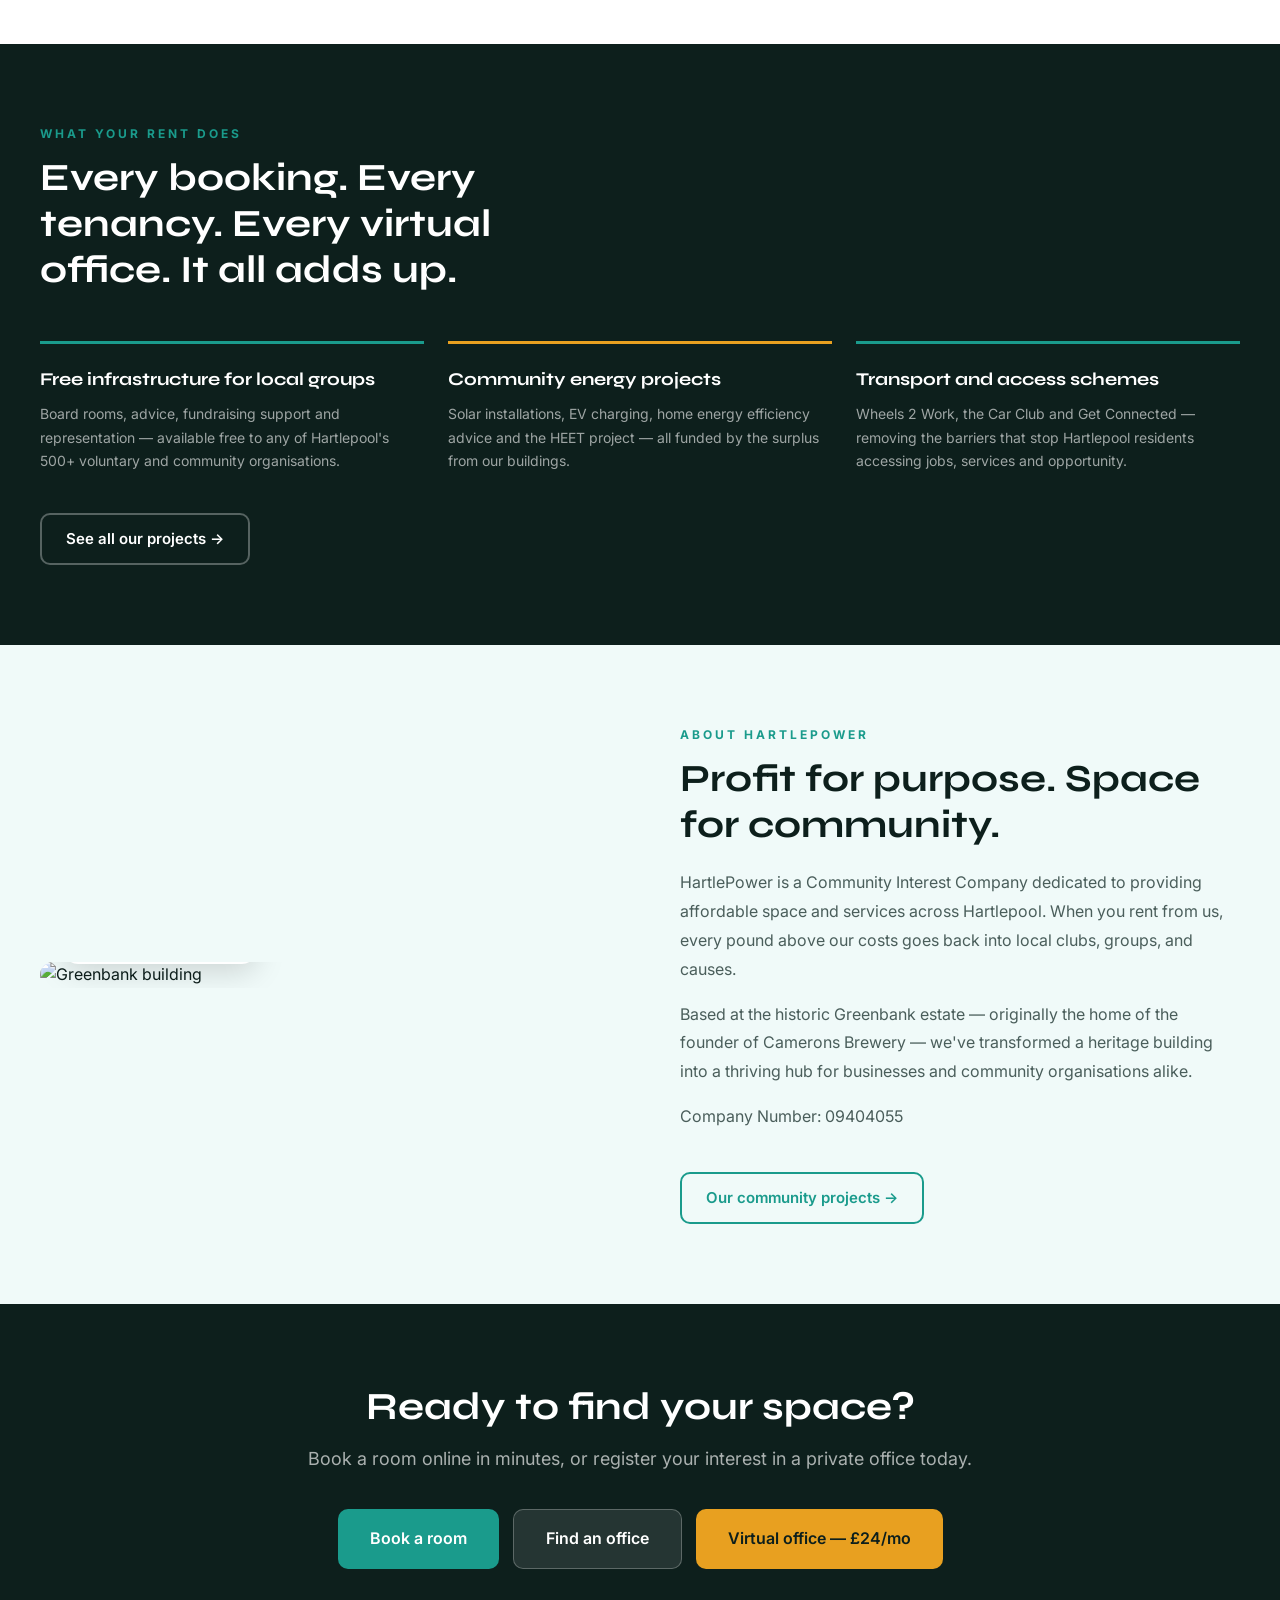
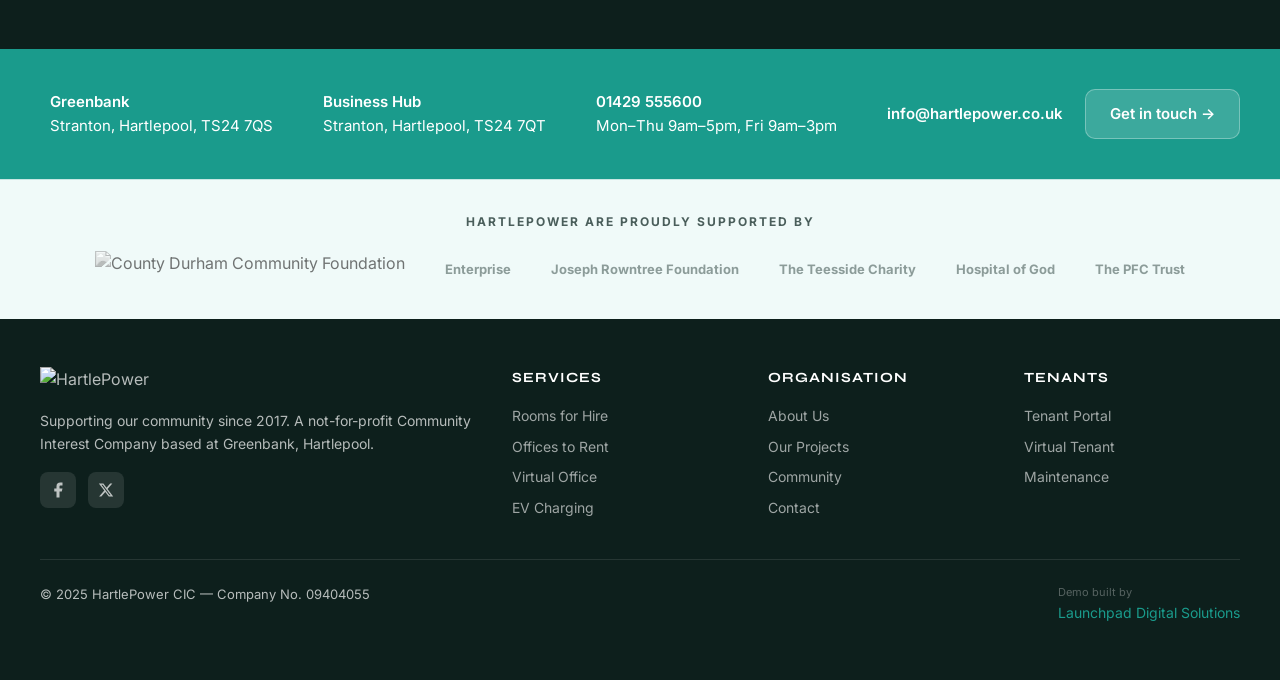
==== commit da3d290f: "Fix overflow on all pages, remove CIC stat, correct Est. date to 2015" ====
--- a/index.html
+++ b/index.html
@@ -363,18 +363,52 @@
       }
 
       /* ── About split ── */
-      .about-split { flex-direction: column !important; gap: 24px !important; }
-      .about-img { width: 100% !important; }
-      .about-img img { width: 100% !important; height: 220px !important; object-fit: cover !important; border-radius: 16px !important; }
-      .about-badge { bottom: 16px !important; right: 16px !important; }
+      .about-split {
+        display: block !important;
+      }
+      .about-img {
+        width: 100% !important;
+        margin-bottom: 24px !important;
+        border-radius: 16px !important;
+        overflow: hidden !important;
+      }
+      .about-img img { width: 100% !important; height: 220px !important; object-fit: cover !important; }
+      .about-badge { bottom: 16px !important; left: 16px !important; padding: 12px 16px !important; }
+      .about-badge strong { font-size: 22px !important; }
+      .about-content h2 { font-size: 24px !important; }
+      .about-content p { font-size: 14px !important; line-height: 1.7 !important; }
+
+      /* ── Mission section ── */
+      .mission-grid {
+        display: block !important;
+      }
+      .mission-grid > div:first-child {
+        margin-bottom: 32px !important;
+      }
+      .mission-grid > div:first-child h2 {
+        font-size: 28px !important;
+        line-height: 1.2 !important;
+      }
+      .mission-grid > div:first-child p {
+        font-size: 15px !important;
+        line-height: 1.7 !important;
+      }
 
       /* ── Dark section ── */
       [style*="background:var(--dark)"][style*="padding:80px 40px"] {
         padding: 48px 20px !important;
       }
-      [style*="background:var(--dark)"] [style*="grid-template-columns:repeat(4"] {
-        grid-template-columns: 1fr 1fr !important;
-        gap: 16px !important;
+      .rent-grid {
+        display: block !important;
+      }
+      .rent-grid > div {
+        margin-bottom: 24px !important;
+        padding-bottom: 24px !important;
+        border-bottom: 1px solid rgba(255,255,255,0.1) !important;
+      }
+      .rent-grid > div:last-child {
+        margin-bottom: 0 !important;
+        border-bottom: none !important;
       }
 
       /* ── Cards ── */
@@ -395,7 +429,26 @@
       }
 
       /* ── Contact strip ── */
-      .contact-strip, [class*="contact"] { padding: 32px 20px !important; }
+      .contact-strip { padding: 28px 20px !important; }
+      .contact-strip-inner {
+        flex-direction: column !important;
+        align-items: flex-start !important;
+        gap: 0 !important;
+      }
+      .contact-info {
+        display: grid !important;
+        grid-template-columns: 1fr 1fr !important;
+        gap: 16px !important;
+        width: 100% !important;
+        margin-bottom: 20px !important;
+      }
+      .contact-item {
+        font-size: 13px !important;
+        gap: 6px !important;
+        align-items: flex-start !important;
+      }
+      .contact-item .ci-icon { font-size: 16px !important; margin-top: 2px; }
+      .contact-strip .btn { width: 100% !important; justify-content: center !important; }
 
       /* ── Supporters ── */
       .supporters { padding: 32px 20px !important; }
@@ -417,14 +470,18 @@
       h3 { font-size: 18px !important; }
 
       /* ── Inline grid overrides (elements using inline style) ── */
-      [style*="display:grid"], [style*="display: grid"] {
+      /* Only target inline grids with 3+ columns */
+      [style*="grid-template-columns:repeat(3"],
+      [style*="grid-template-columns:repeat(4"],
+      [style*="grid-template-columns: repeat(3"],
+      [style*="grid-template-columns: repeat(4"] {
         display: block !important;
       }
-      [style*="display:grid"] > *, [style*="display: grid"] > * {
+      [style*="grid-template-columns:repeat(3"] > *,
+      [style*="grid-template-columns:repeat(4"] > *,
+      [style*="grid-template-columns: repeat(3"] > *,
+      [style*="grid-template-columns: repeat(4"] > * {
         margin-bottom: 16px !important;
-      }
-      [style*="display:grid"] > *:last-child, [style*="display: grid"] > *:last-child {
-        margin-bottom: 0 !important;
       }
 
       /* Feedback button — keep accessible */
@@ -508,12 +565,12 @@
       <span>Buildings in Hartlepool</span>
     </div>
     <div class="stat-pill">
-      <strong>Est. 2017</strong>
+      <strong>500+</strong>
+      <span>Community groups supported</span>
+    </div>
+    <div class="stat-pill">
+      <strong>Est. 2015</strong>
       <span>Community Interest Company</span>
-    </div>
-    <div class="stat-pill">
-      <strong>CIC</strong>
-      <span>Surplus back to the community</span>
     </div>
     <div class="stat-pill">
       <strong>£24</strong>
@@ -525,7 +582,7 @@
 <!-- Mission section -->
 <section class="section" style="background:var(--white);">
   <div class="container">
-    <div style="display:grid;grid-template-columns:1fr 1fr;gap:80px;align-items:start;">
+    <div class="mission-grid" style="display:grid;grid-template-columns:1fr 1fr;gap:80px;align-items:start;">
       <div>
         <div class="section-label">Who we are</div>
         <h2 style="margin-bottom:24px;">Built for Hartlepool.<br>Owned by the community.</h2>
@@ -566,7 +623,7 @@
   <div class="container">
     <div class="section-label" style="color:var(--teal);">What your rent does</div>
     <h2 style="color:var(--white);margin-bottom:48px;max-width:540px;">Every booking. Every tenancy. Every virtual office. It all adds up.</h2>
-    <div style="display:grid;grid-template-columns:repeat(3,1fr);gap:24px;">
+    <div class="rent-grid" style="display:grid;grid-template-columns:repeat(3,1fr);gap:24px;">
       <div style="border-top:3px solid var(--teal);padding-top:24px;">
         <h3 style="color:var(--white);font-size:18px;margin-bottom:10px;">Free infrastructure for local groups</h3>
         <p style="color:rgba(255,255,255,0.6);font-size:14px;line-height:1.7;">Board rooms, advice, fundraising support and representation — available free to any of Hartlepool's 500+ voluntary and community organisations.</p>
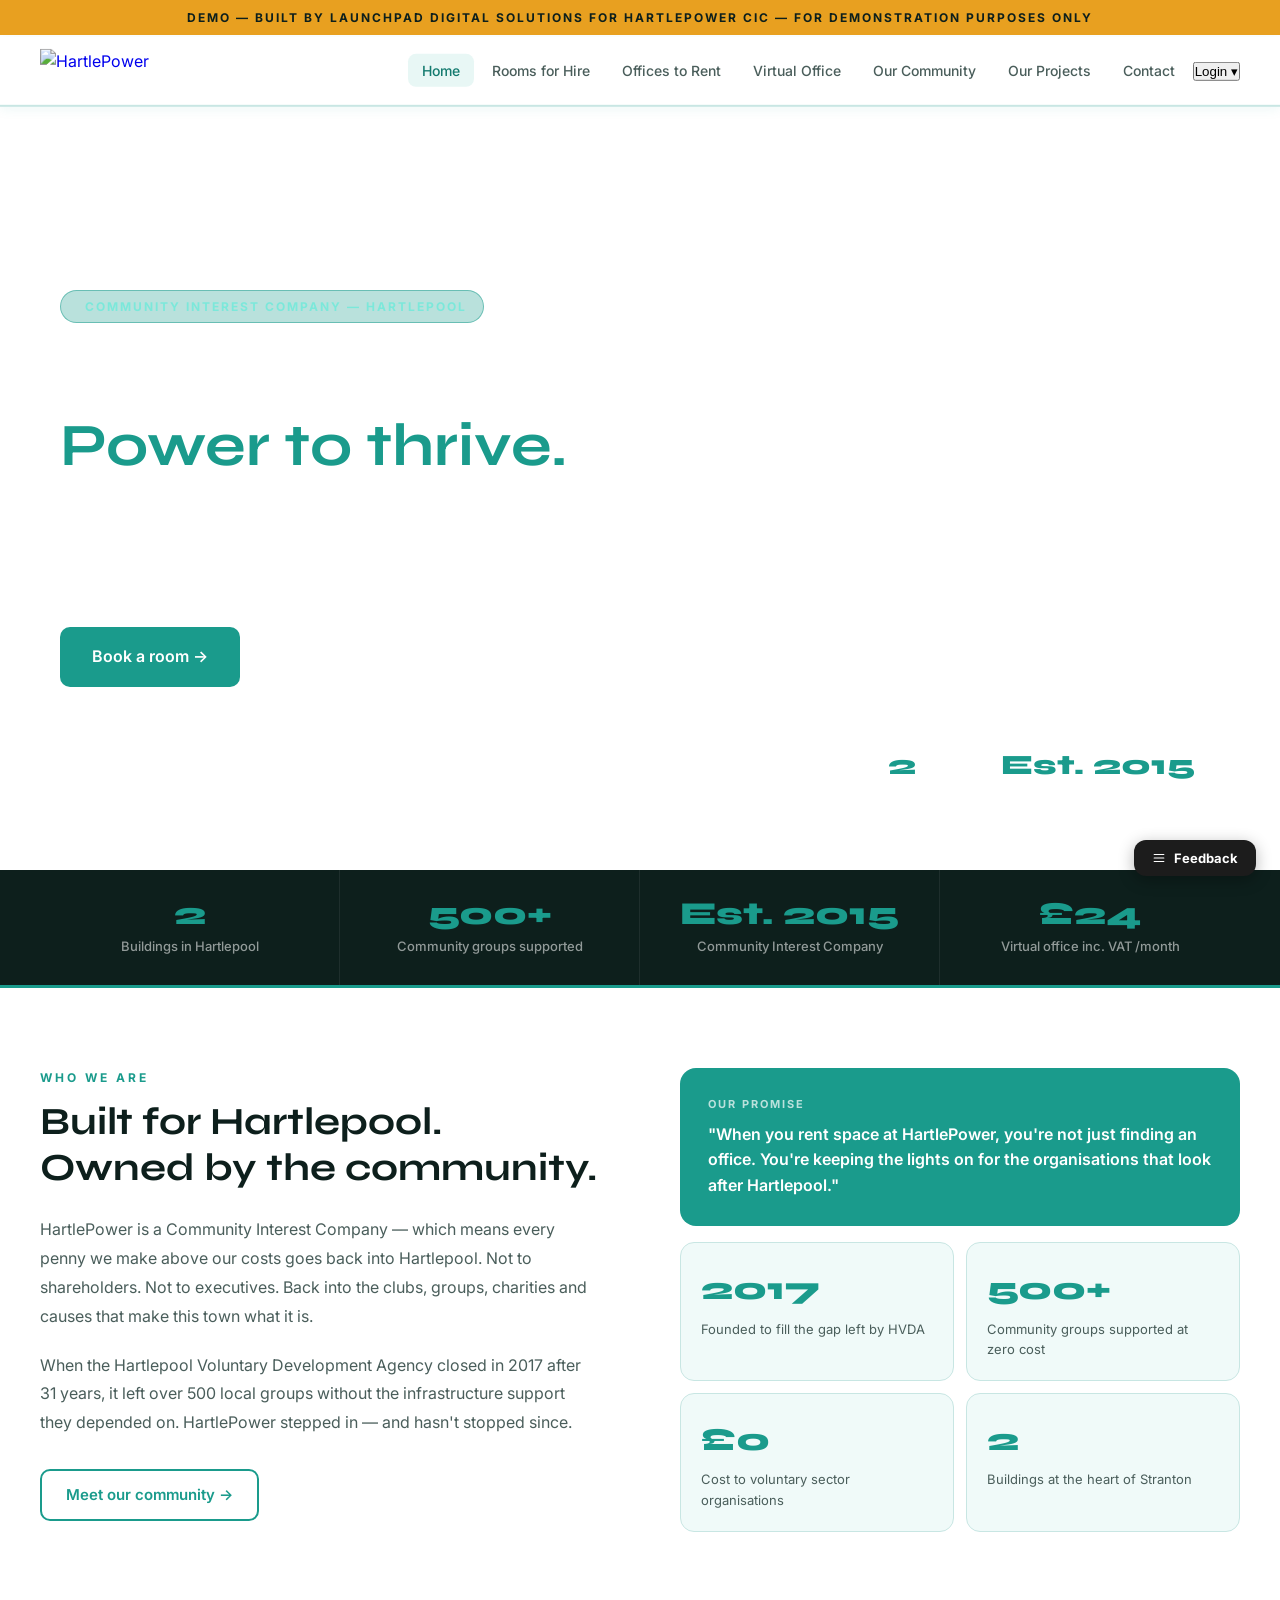
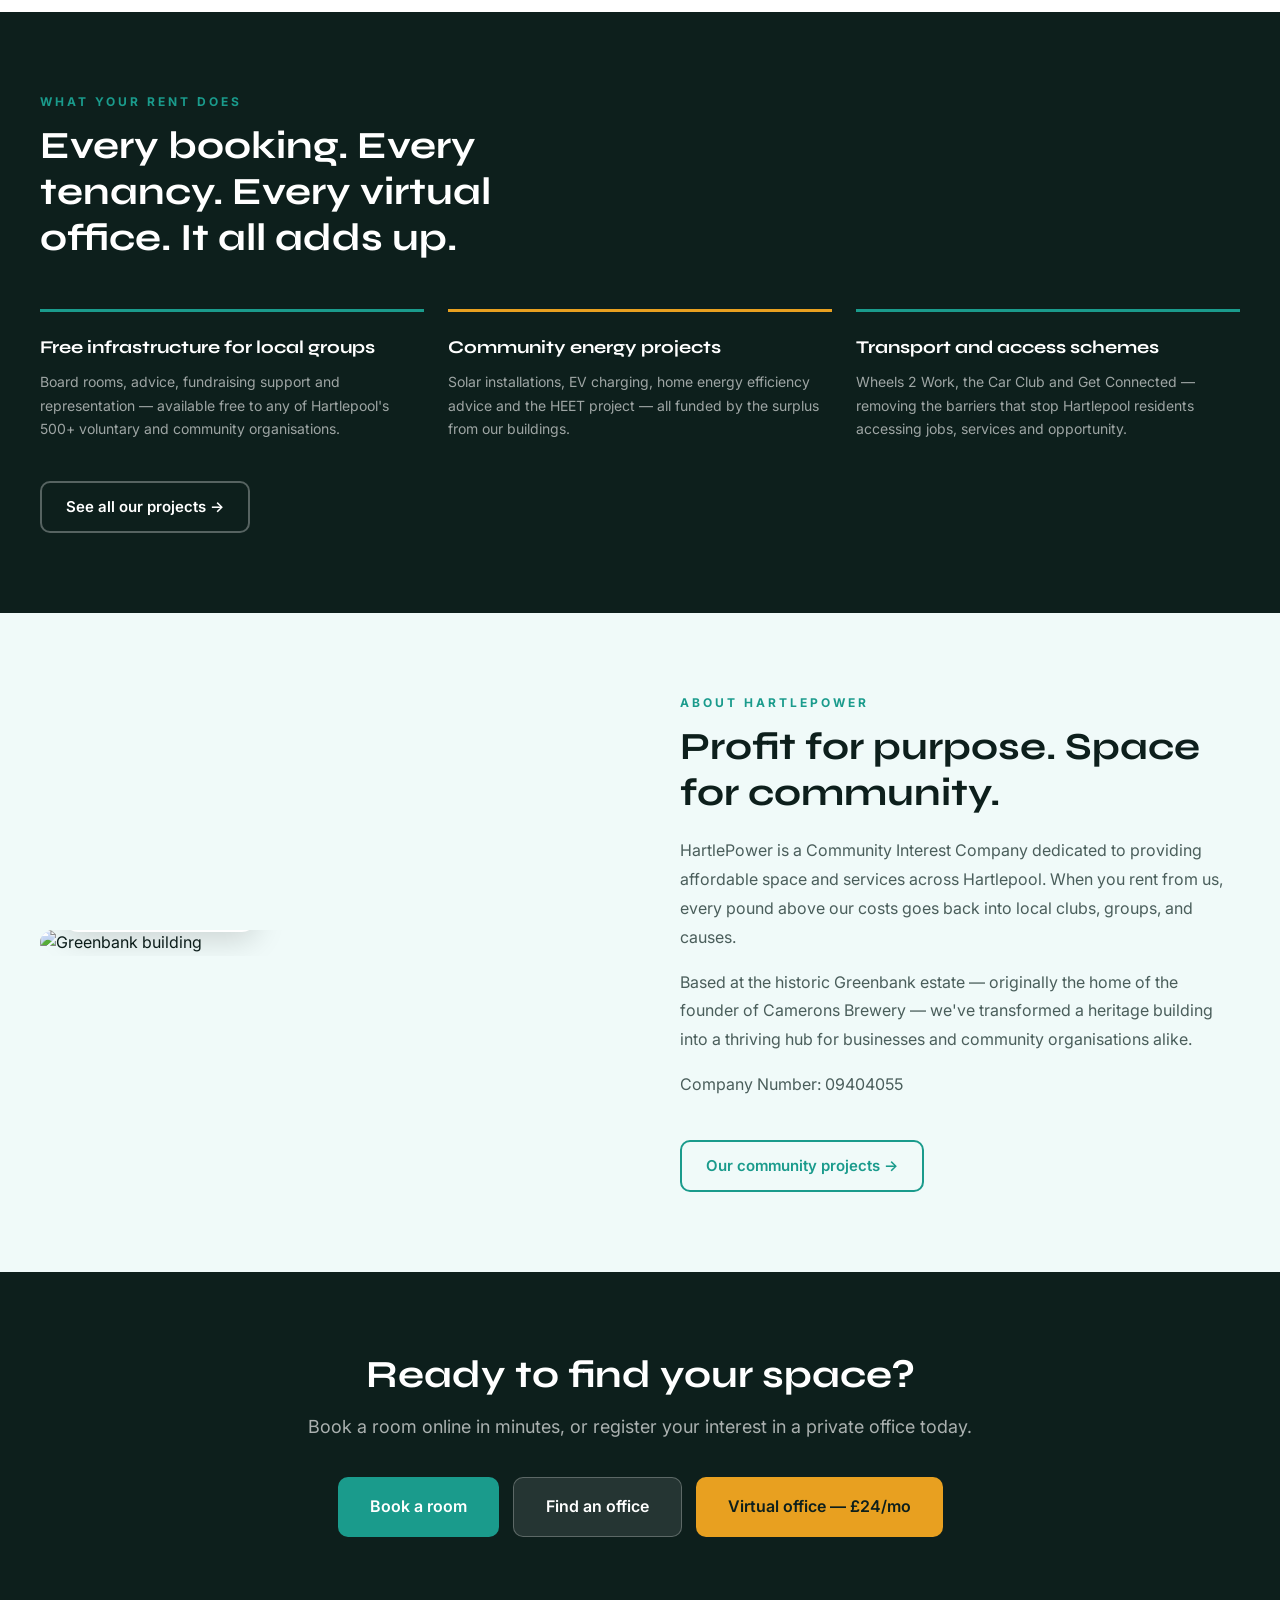
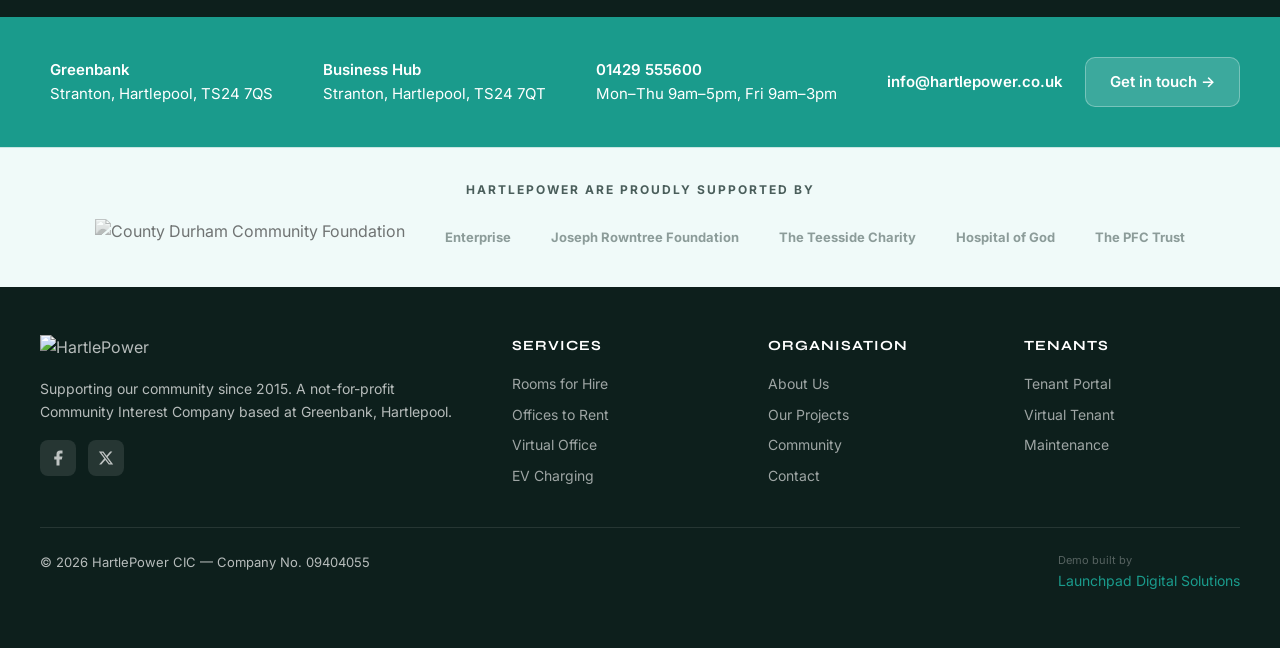
==== commit 0d358b93: "Full mobile debug: hamburger nav on all pages, hero stats fixed, footer valid HTML, all grids respon" ====
--- a/index.html
+++ b/index.html
@@ -98,7 +98,7 @@
 
     .stats-grid {
       display: grid;
-      grid-template-columns: repeat(5, 1fr);
+      grid-template-columns: repeat(4, 1fr);
       max-width: 1200px;
       margin: 0 auto;
     }
@@ -547,12 +547,8 @@
       <span>Buildings</span>
     </div>
     <div class="hero-stat">
-      <strong>Est. 2017</strong>
-      <span>Serving Hartlepool</span>
-    </div>
-    <div class="hero-stat">
-      <strong>CIC</strong>
-      <span>Profit back to community</span>
+      <strong>Est. 2015</strong>
+      <span>Community Interest Company</span>
     </div>
   </div>
 </section>
@@ -652,7 +648,7 @@
       <div class="about-img">
         <img src="https://static.wixstatic.com/media/c7834b_b537a9cc573847acae73a54dbadb5a41~mv2.png/v1/fill/w_740,h_495,fp_0.50_0.50,q_85,enc_auto/c7834b_b537a9cc573847acae73a54dbadb5a41~mv2.png" alt="Greenbank building">
         <div class="about-badge">
-          <strong>2017</strong>
+          <strong>2015</strong>
           <span>Serving Hartlepool since</span>
         </div>
       </div>
@@ -738,7 +734,7 @@
   <div class="footer-grid">
     <div>
       <img src="https://static.wixstatic.com/media/4c82ce_98dcc161f99241cdb58a193f59f7f739~mv2.png/v1/crop/x_220,y_297,w_501,h_169/fill/w_255,h_86,al_c,q_85,usm_0.66_1.00_0.01,enc_avif,quality_auto/Untitled%20design%20(27).png" alt="HartlePower" style="height:40px;margin-bottom:16px;">
-      <p style="font-size:14px;line-height:1.7;">Supporting our community since 2017. A not-for-profit Community Interest Company based at Greenbank, Hartlepool.</p>
+      <p style="font-size:14px;line-height:1.7;">Supporting our community since 2015. A not-for-profit Community Interest Company based at Greenbank, Hartlepool.</p>
       <div style="display:flex;gap:12px;margin-top:16px;">
         <a href="https://www.facebook.com/hartlepower/" target="_blank" title="Facebook"
            style="display:flex;align-items:center;justify-content:center;width:36px;height:36px;background:rgba(255,255,255,0.1);border-radius:8px;color:rgba(255,255,255,0.7);transition:all 0.2s;"
@@ -774,7 +770,7 @@
     </div>
   </div>
   <div class="footer-bottom">
-    <span>© 2025 HartlePower CIC — Company No. 09404055</span>
+    <span>© 2026 HartlePower CIC — Company No. 09404055</span>
     <span style="color:rgba(255,255,255,0.3);font-size:11px;">Demo built by <a href="https://launchpadme.co.uk" style="color:var(--teal);">Launchpad Digital Solutions</a></span>
   </div>
 </footer>
@@ -788,5 +784,24 @@
 </script>
 
 <script src="js/bug-report.js"></script>
+<script>
+  // Hamburger nav
+  (function(){
+    var btn = document.getElementById("navHamburger");
+    var links = document.querySelector(".nav-links");
+    if(!btn || !links) return;
+    btn.addEventListener("click", function(e){
+      e.stopPropagation();
+      links.classList.toggle("open");
+      btn.classList.toggle("open");
+    });
+    document.addEventListener("click", function(e){
+      if(!btn.contains(e.target) && !links.contains(e.target)){
+        links.classList.remove("open");
+        btn.classList.remove("open");
+      }
+    });
+  })();
+</script>
 </body>
 </html>
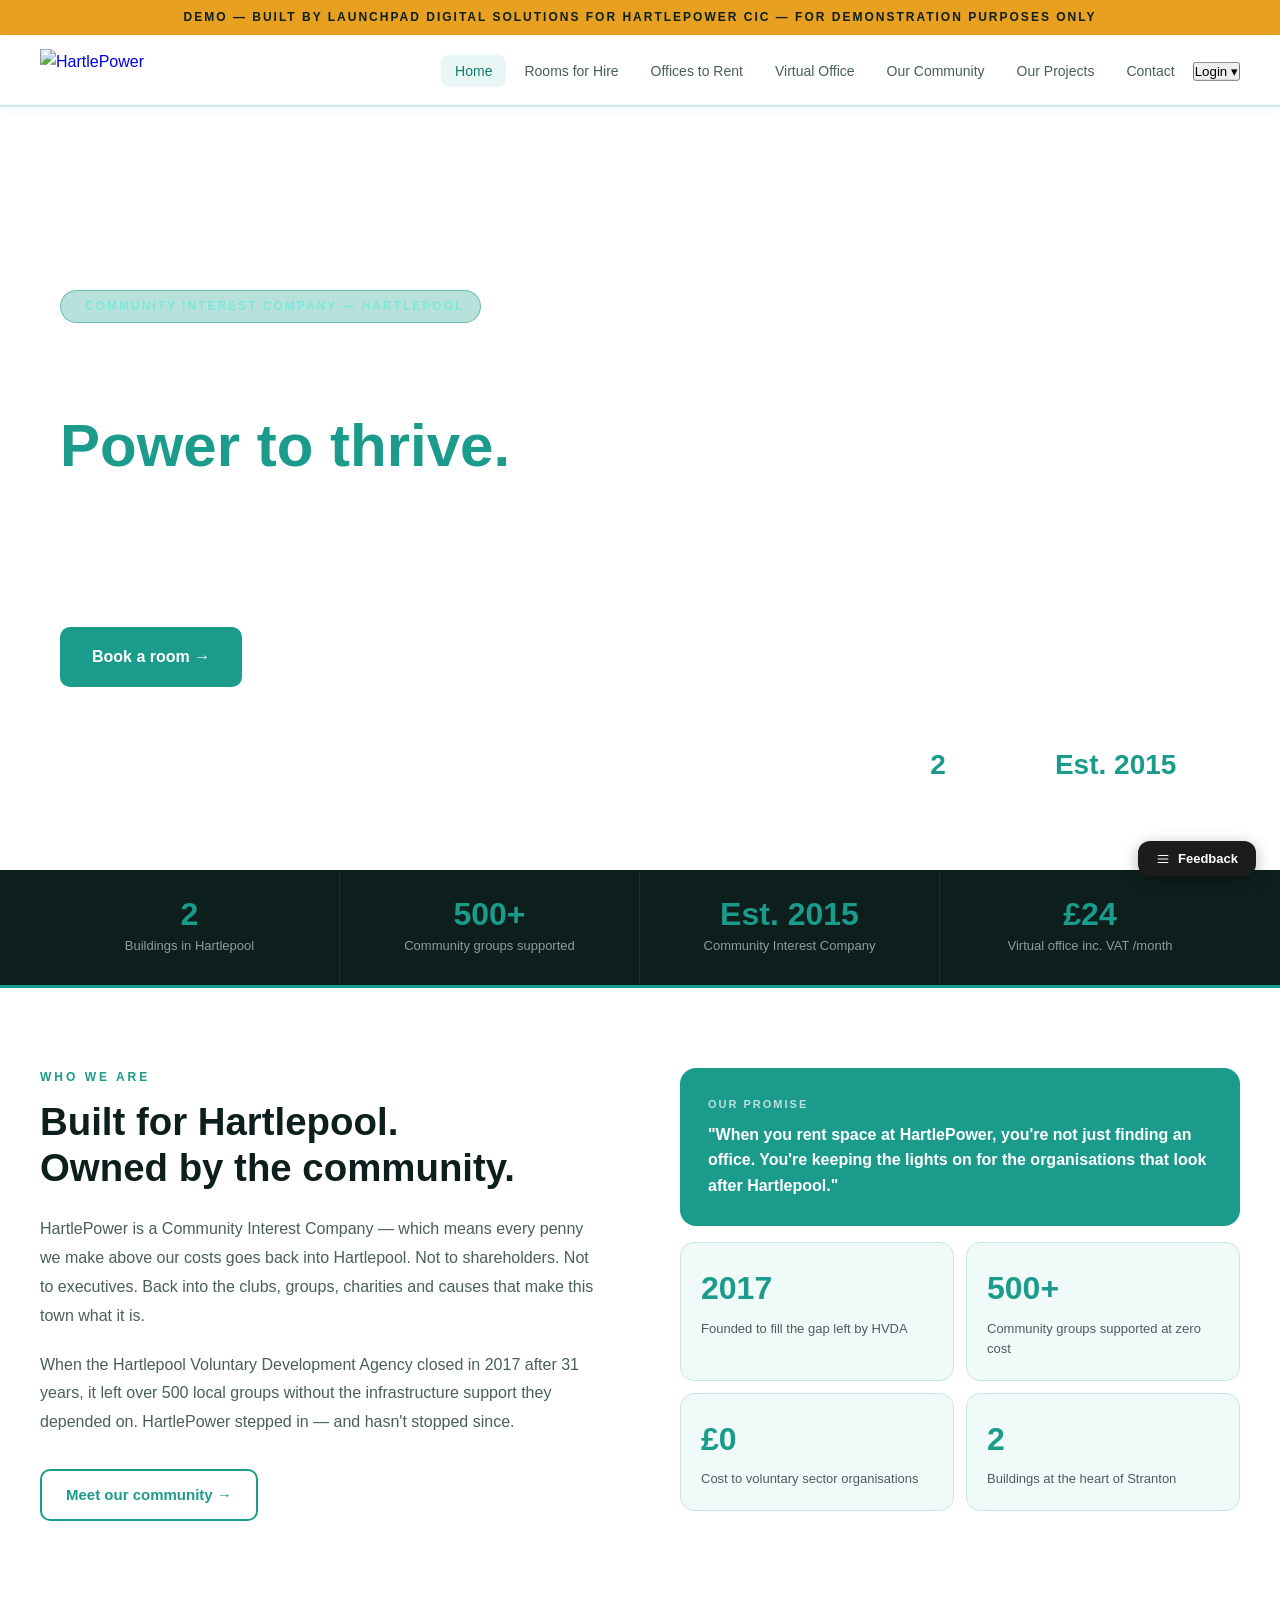
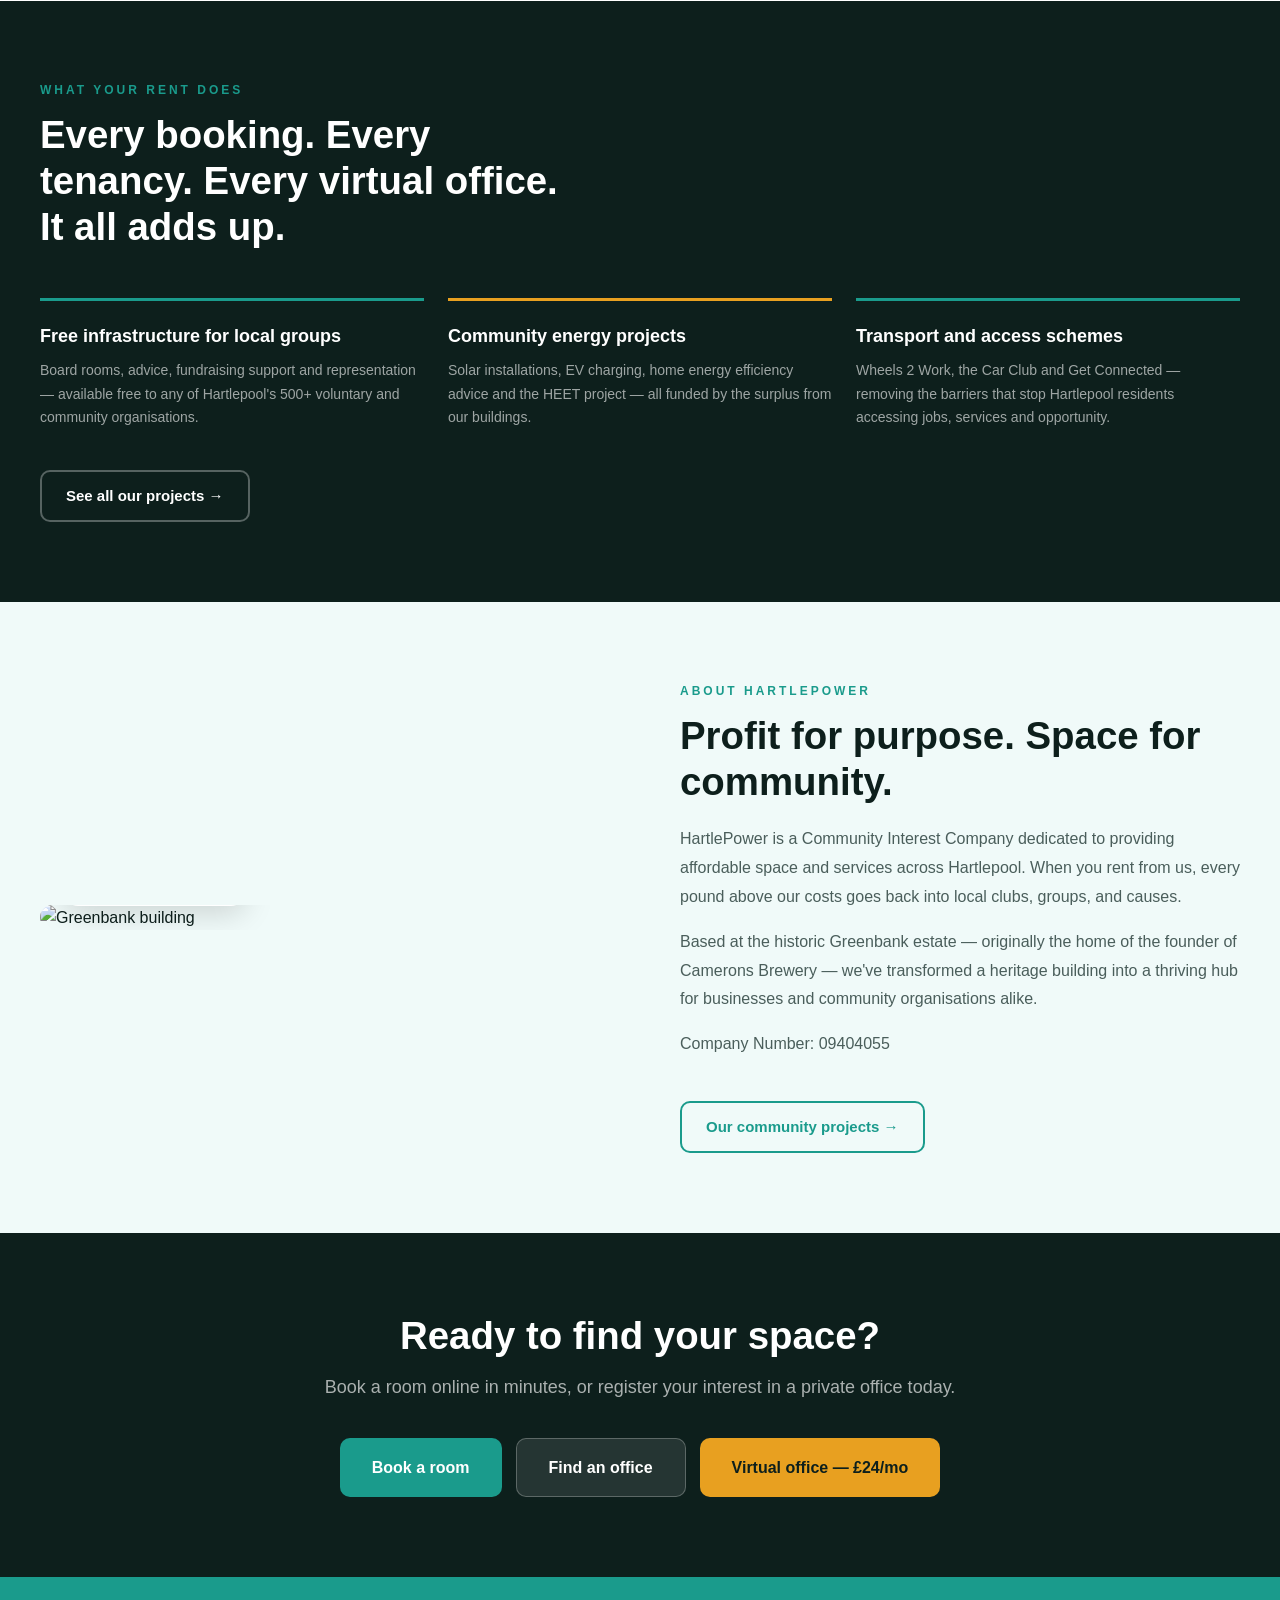
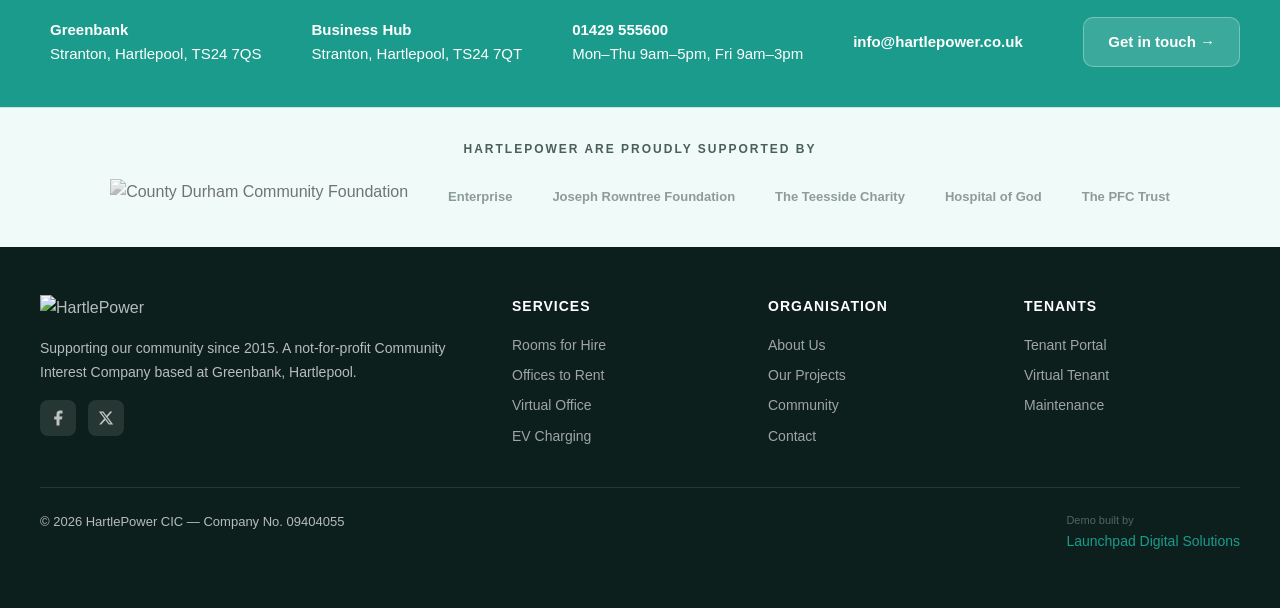
==== commit 0b92d5de: "Hide duplicate hero stats on mobile" ====
--- a/index.html
+++ b/index.html
@@ -315,14 +315,7 @@
         padding: 14px 20px !important;
         font-size: 15px !important;
       }
-      .hero-stats {
-        position: static !important;
-        display: flex !important;
-        flex-wrap: wrap !important;
-        gap: 8px !important;
-        margin-top: 28px !important;
-        width: 100% !important;
-      }
+      .hero-stats { display: none !important; }
       .hero-stat {
         flex: 1 1 calc(50% - 8px) !important;
         min-width: 0 !important;
--- a/css/style.css
+++ b/css/style.css
@@ -1,3 +1,9 @@
+/* ─── GLOBAL OVERFLOW FIX ─────────────────────────── */
+html, body {
+  overflow-x: hidden;
+  max-width: 100%;
+}
+
 @import url('https://fonts.googleapis.com/css2?family=Inter:wght@300;400;500;600;700;800&family=Syne:wght@700;800&display=swap');
 
 :root {
@@ -16,6 +22,7 @@
 }
 
 * { margin: 0; padding: 0; box-sizing: border-box; }
+html, body { overflow-x: hidden; max-width: 100%; }
 
 body {
   font-family: 'Inter', sans-serif;
@@ -51,6 +58,7 @@
   position: sticky;
   top: 37px;
   z-index: 999;
+  /* Mobile: top reset handled in @media block */
   box-shadow: 0 2px 12px rgba(26,155,140,0.08);
 }
 
@@ -734,9 +742,10 @@
   .grid-3 { grid-template-columns: 1fr; }
   .grid-4 { grid-template-columns: 1fr 1fr; }
 
-  footer { padding: 40px 16px 0; }
-  .footer-grid { grid-template-columns: 1fr; gap: 24px; }
-  .footer-bottom { flex-direction: column; gap: 8px; text-align: center; }
+  footer { padding: 32px 20px 0; }
+  .footer-grid { display: block; }
+  .footer-grid > div:not(:first-child) { display: none; } /* Hide nav cols — hamburger covers it */
+  .footer-bottom { flex-direction: column; gap: 6px; text-align: center; margin-top: 20px; }
 
   .slot-grid { grid-template-columns: repeat(3, 1fr); }
   .modal { padding: 24px 18px; }
@@ -764,3 +773,110 @@
   .slot-grid { grid-template-columns: repeat(2, 1fr); }
   .btn-lg { padding: 14px 22px; font-size: 15px; }
 }
+
+/* ─── INLINE STYLE MOBILE OVERRIDES ────────────────── */
+@media (max-width: 768px) {
+  /* Fix pages with inline padding:80px 40px sections */
+  [style*="padding:80px 40px"],
+  [style*="padding: 80px 40px"] {
+    padding: 48px 20px !important;
+  }
+  [style*="padding:80px"],
+  [style*="padding: 80px"] {
+    padding: 48px 20px !important;
+  }
+  [style*="padding:60px"],
+  [style*="padding: 60px"] {
+    padding: 40px 20px !important;
+  }
+
+  /* Fix inline 2-col grids */
+  [style*="grid-template-columns:1fr 1fr"],
+  [style*="grid-template-columns: 1fr 1fr"],
+  [style*="grid-template-columns:2fr 1fr"],
+  [style*="grid-template-columns: 2fr 1fr"],
+  [style*="grid-template-columns:1fr 2fr"],
+  [style*="grid-template-columns: 1fr 2fr"] {
+    grid-template-columns: 1fr !important;
+    gap: 20px !important;
+  }
+
+  /* Fix inline 3-col+ grids */
+  [style*="grid-template-columns:repeat(3"],
+  [style*="grid-template-columns: repeat(3"],
+  [style*="grid-template-columns:repeat(4"],
+  [style*="grid-template-columns: repeat(4"] {
+    grid-template-columns: 1fr !important;
+    gap: 16px !important;
+  }
+
+  /* Fix inline flex rows that should stack */
+  [style*="display:flex"][style*="gap:40px"],
+  [style*="display:flex"][style*="gap: 40px"],
+  [style*="display:flex"][style*="gap:60px"],
+  [style*="display:flex"][style*="gap: 60px"],
+  [style*="display:flex"][style*="gap:80px"],
+  [style*="display:flex"][style*="gap: 80px"] {
+    flex-direction: column !important;
+    gap: 20px !important;
+  }
+
+  /* Fix max-width constraints that cause overflow */
+  [style*="max-width:720px"],
+  [style*="max-width: 720px"],
+  [style*="max-width:700px"],
+  [style*="max-width: 700px"] {
+    max-width: 100% !important;
+  }
+
+  /* Page hero sections across all pages */
+  .page-hero {
+    padding: 60px 20px 40px !important;
+  }
+  .page-hero h1 { font-size: 26px !important; line-height: 1.2 !important; }
+  .page-hero p { font-size: 14px !important; }
+
+  /* Supporters strip */
+  .supporters-grid {
+    grid-template-columns: repeat(3, 1fr) !important;
+    gap: 16px !important;
+  }
+
+  /* Nav sticky position on pages with demo banner */
+  nav {
+    top: 0 !important;
+  }
+
+  /* Forms */
+  .form-row {
+    flex-direction: column !important;
+  }
+
+  /* Buttons in groups */
+  .btn-group {
+    flex-direction: column !important;
+    gap: 10px !important;
+  }
+  .btn-group .btn {
+    width: 100% !important;
+    justify-content: center !important;
+    text-align: center !important;
+  }
+
+  /* Modal */
+  .modal-overlay { padding: 12px !important; }
+  .modal { 
+    padding: 24px 18px !important;
+    max-height: 85vh !important;
+    overflow-y: auto !important;
+  }
+
+  /* Table wraps */
+  .table-wrap { overflow-x: auto !important; }
+  table { min-width: 500px; }
+}
+
+@media (max-width: 480px) {
+  .supporters-grid { grid-template-columns: repeat(2, 1fr) !important; }
+  .stat-row { grid-template-columns: 1fr 1fr !important; }
+}
